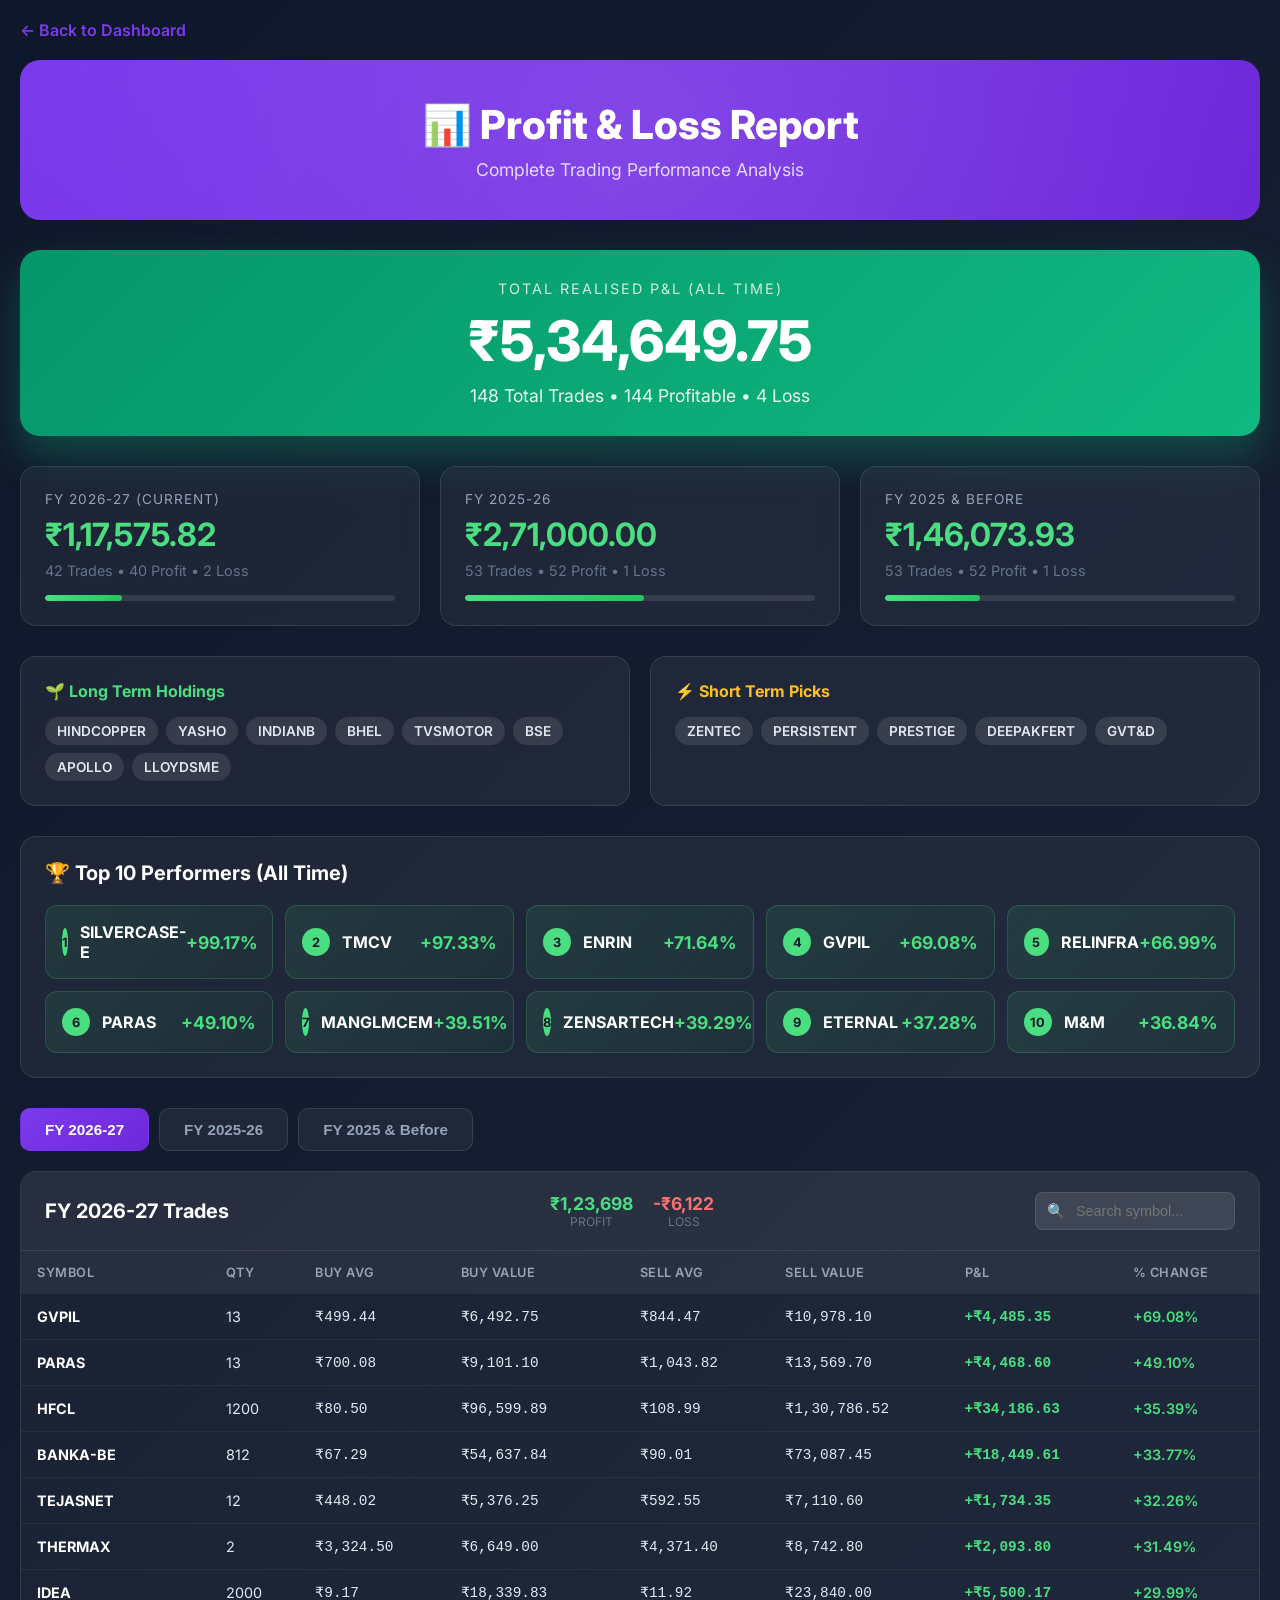
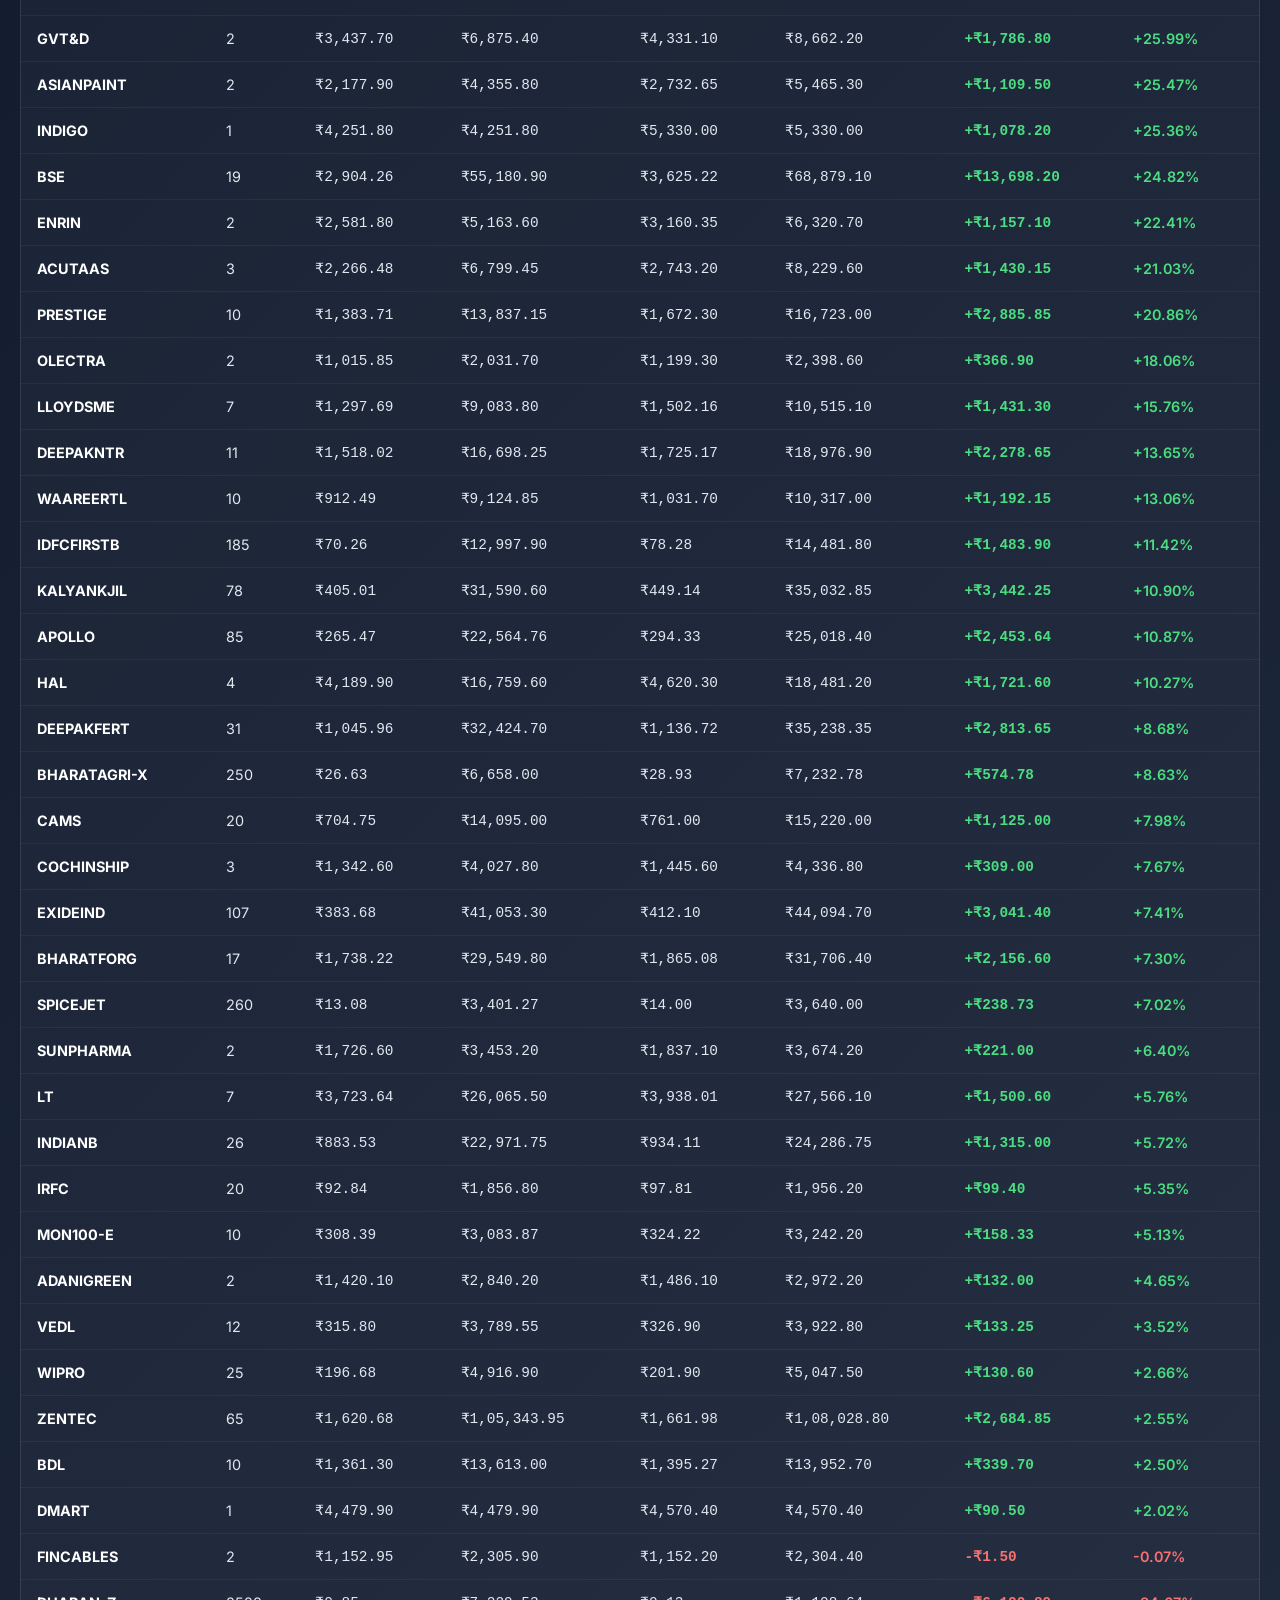
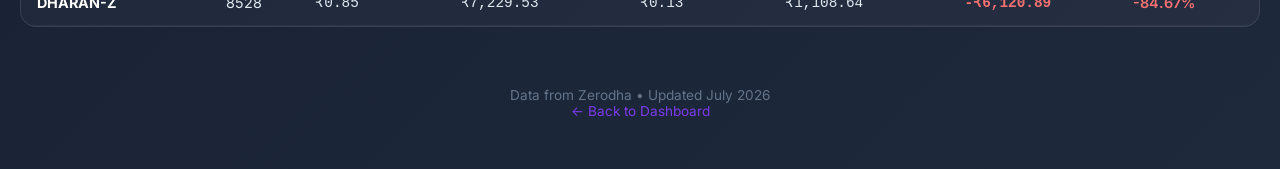
==== market_dashboard/profit-loss.html @ 960ccac6 "✨ Add Profit & Loss interactive dashboard page - Beautiful dark theme with animated header - Grand t" ====
<!DOCTYPE html>
<html lang="en">
<head>
    <meta charset="UTF-8">
    <meta name="viewport" content="width=device-width, initial-scale=1.0">
    <title>Profit & Loss Report | Stock Market Analysis</title>
    <link href="https://fonts.googleapis.com/css2?family=Inter:wght@400;500;600;700;800&display=swap" rel="stylesheet">
    <style>
        * {
            margin: 0;
            padding: 0;
            box-sizing: border-box;
        }
        
        body {
            font-family: 'Inter', -apple-system, BlinkMacSystemFont, sans-serif;
            background: linear-gradient(135deg, #0f172a 0%, #1e293b 100%);
            min-height: 100vh;
            color: #e2e8f0;
        }
        
        .container {
            max-width: 1400px;
            margin: 0 auto;
            padding: 20px;
        }
        
        /* Header */
        .header {
            text-align: center;
            padding: 40px 20px;
            background: linear-gradient(135deg, #7c3aed 0%, #6d28d9 100%);
            border-radius: 20px;
            margin-bottom: 30px;
            position: relative;
            overflow: hidden;
        }
        
        .header::before {
            content: '';
            position: absolute;
            top: -50%;
            left: -50%;
            width: 200%;
            height: 200%;
            background: radial-gradient(circle, rgba(255,255,255,0.1) 0%, transparent 50%);
            animation: pulse 4s ease-in-out infinite;
        }
        
        @keyframes pulse {
            0%, 100% { transform: scale(1); opacity: 0.5; }
            50% { transform: scale(1.1); opacity: 0.3; }
        }
        
        .header h1 {
            font-size: 2.5rem;
            font-weight: 800;
            color: #ffffff;
            position: relative;
            z-index: 1;
        }
        
        .header p {
            color: rgba(255,255,255,0.8);
            font-size: 1.1rem;
            margin-top: 10px;
            position: relative;
            z-index: 1;
        }
        
        /* Grand Total Card */
        .grand-total {
            background: linear-gradient(135deg, #059669 0%, #10b981 100%);
            border-radius: 20px;
            padding: 30px;
            text-align: center;
            margin-bottom: 30px;
            box-shadow: 0 20px 40px rgba(16, 185, 129, 0.3);
        }
        
        .grand-total .label {
            font-size: 0.9rem;
            color: rgba(255,255,255,0.8);
            text-transform: uppercase;
            letter-spacing: 2px;
        }
        
        .grand-total .amount {
            font-size: 3.5rem;
            font-weight: 800;
            color: #ffffff;
            margin: 10px 0;
        }
        
        .grand-total .trades {
            font-size: 1.1rem;
            color: rgba(255,255,255,0.9);
        }
        
        /* Summary Cards */
        .summary-grid {
            display: grid;
            grid-template-columns: repeat(auto-fit, minmax(280px, 1fr));
            gap: 20px;
            margin-bottom: 30px;
        }
        
        .summary-card {
            background: rgba(255,255,255,0.05);
            backdrop-filter: blur(10px);
            border-radius: 16px;
            padding: 24px;
            border: 1px solid rgba(255,255,255,0.1);
            transition: transform 0.3s, box-shadow 0.3s;
        }
        
        .summary-card:hover {
            transform: translateY(-5px);
            box-shadow: 0 20px 40px rgba(0,0,0,0.3);
        }
        
        .summary-card .fy-label {
            font-size: 0.85rem;
            color: #94a3b8;
            text-transform: uppercase;
            letter-spacing: 1px;
            margin-bottom: 8px;
        }
        
        .summary-card .fy-amount {
            font-size: 2rem;
            font-weight: 700;
            color: #4ade80;
            margin-bottom: 8px;
        }
        
        .summary-card .fy-trades {
            font-size: 0.9rem;
            color: #64748b;
        }
        
        .summary-card .progress-bar {
            height: 6px;
            background: rgba(255,255,255,0.1);
            border-radius: 3px;
            margin-top: 16px;
            overflow: hidden;
        }
        
        .summary-card .progress-fill {
            height: 100%;
            background: linear-gradient(90deg, #4ade80, #22c55e);
            border-radius: 3px;
            transition: width 1s ease-out;
        }
        
        /* Suggestions Section */
        .suggestions {
            display: grid;
            grid-template-columns: repeat(auto-fit, minmax(300px, 1fr));
            gap: 20px;
            margin-bottom: 30px;
        }
        
        .suggestion-card {
            background: rgba(255,255,255,0.05);
            border-radius: 16px;
            padding: 24px;
            border: 1px solid rgba(255,255,255,0.1);
        }
        
        .suggestion-card h3 {
            font-size: 1rem;
            color: #ffffff;
            margin-bottom: 16px;
            display: flex;
            align-items: center;
            gap: 10px;
        }
        
        .suggestion-card.long-term h3 { color: #4ade80; }
        .suggestion-card.short-term h3 { color: #fbbf24; }
        
        .suggestion-card .stocks {
            display: flex;
            flex-wrap: wrap;
            gap: 8px;
        }
        
        .suggestion-card .stock-tag {
            background: rgba(255,255,255,0.1);
            padding: 6px 12px;
            border-radius: 20px;
            font-size: 0.85rem;
            font-weight: 600;
            color: #e2e8f0;
            transition: all 0.2s;
        }
        
        .suggestion-card.long-term .stock-tag:hover {
            background: rgba(74, 222, 128, 0.2);
            color: #4ade80;
        }
        
        .suggestion-card.short-term .stock-tag:hover {
            background: rgba(251, 191, 36, 0.2);
            color: #fbbf24;
        }
        
        /* Top Performers */
        .top-performers {
            background: rgba(255,255,255,0.05);
            border-radius: 16px;
            padding: 24px;
            margin-bottom: 30px;
            border: 1px solid rgba(255,255,255,0.1);
        }
        
        .top-performers h2 {
            font-size: 1.25rem;
            color: #ffffff;
            margin-bottom: 20px;
            display: flex;
            align-items: center;
            gap: 10px;
        }
        
        .performer-list {
            display: grid;
            grid-template-columns: repeat(auto-fit, minmax(200px, 1fr));
            gap: 12px;
        }
        
        .performer-item {
            background: linear-gradient(135deg, rgba(74, 222, 128, 0.1) 0%, rgba(34, 197, 94, 0.05) 100%);
            border-radius: 12px;
            padding: 16px;
            display: flex;
            justify-content: space-between;
            align-items: center;
            border: 1px solid rgba(74, 222, 128, 0.2);
        }
        
        .performer-item .rank {
            width: 28px;
            height: 28px;
            background: #4ade80;
            border-radius: 50%;
            display: flex;
            align-items: center;
            justify-content: center;
            font-size: 0.8rem;
            font-weight: 700;
            color: #0f172a;
            margin-right: 12px;
        }
        
        .performer-item .symbol {
            font-weight: 700;
            color: #ffffff;
            flex: 1;
        }
        
        .performer-item .return {
            font-weight: 700;
            color: #4ade80;
            font-size: 1.1rem;
        }
        
        /* Tabs */
        .tabs {
            display: flex;
            gap: 10px;
            margin-bottom: 20px;
            flex-wrap: wrap;
        }
        
        .tab {
            background: rgba(255,255,255,0.05);
            border: 1px solid rgba(255,255,255,0.1);
            color: #94a3b8;
            padding: 12px 24px;
            border-radius: 10px;
            font-size: 0.95rem;
            font-weight: 600;
            cursor: pointer;
            transition: all 0.3s;
        }
        
        .tab:hover {
            background: rgba(255,255,255,0.1);
            color: #ffffff;
        }
        
        .tab.active {
            background: linear-gradient(135deg, #7c3aed 0%, #6d28d9 100%);
            color: #ffffff;
            border-color: transparent;
        }
        
        /* Table Container */
        .table-container {
            background: rgba(255,255,255,0.03);
            border-radius: 16px;
            overflow: hidden;
            border: 1px solid rgba(255,255,255,0.1);
            margin-bottom: 30px;
        }
        
        .table-header {
            display: flex;
            justify-content: space-between;
            align-items: center;
            padding: 20px 24px;
            background: rgba(255,255,255,0.05);
            border-bottom: 1px solid rgba(255,255,255,0.1);
            flex-wrap: wrap;
            gap: 15px;
        }
        
        .table-header h2 {
            font-size: 1.25rem;
            color: #ffffff;
        }
        
        .table-header .summary-stats {
            display: flex;
            gap: 20px;
            flex-wrap: wrap;
        }
        
        .table-header .stat {
            text-align: center;
        }
        
        .table-header .stat-value {
            font-size: 1.1rem;
            font-weight: 700;
        }
        
        .table-header .stat-value.profit { color: #4ade80; }
        .table-header .stat-value.loss { color: #f87171; }
        
        .table-header .stat-label {
            font-size: 0.75rem;
            color: #64748b;
            text-transform: uppercase;
        }
        
        /* Search */
        .search-box {
            position: relative;
        }
        
        .search-box input {
            background: rgba(255,255,255,0.1);
            border: 1px solid rgba(255,255,255,0.1);
            color: #ffffff;
            padding: 10px 16px 10px 40px;
            border-radius: 8px;
            font-size: 0.9rem;
            width: 200px;
            transition: all 0.3s;
        }
        
        .search-box input:focus {
            outline: none;
            border-color: #7c3aed;
            background: rgba(255,255,255,0.15);
        }
        
        .search-box::before {
            content: '🔍';
            position: absolute;
            left: 12px;
            top: 50%;
            transform: translateY(-50%);
            font-size: 0.9rem;
        }
        
        /* Table */
        .data-table {
            width: 100%;
            border-collapse: collapse;
        }
        
        .data-table th {
            background: rgba(255,255,255,0.05);
            padding: 14px 16px;
            text-align: left;
            font-size: 0.8rem;
            font-weight: 600;
            color: #94a3b8;
            text-transform: uppercase;
            letter-spacing: 0.5px;
            cursor: pointer;
            transition: all 0.2s;
            white-space: nowrap;
        }
        
        .data-table th:hover {
            background: rgba(255,255,255,0.1);
            color: #ffffff;
        }
        
        .data-table th.sorted-asc::after { content: ' ↑'; color: #7c3aed; }
        .data-table th.sorted-desc::after { content: ' ↓'; color: #7c3aed; }
        
        .data-table td {
            padding: 14px 16px;
            border-bottom: 1px solid rgba(255,255,255,0.05);
            font-size: 0.9rem;
            color: #e2e8f0;
        }
        
        .data-table tr:hover td {
            background: rgba(255,255,255,0.03);
        }
        
        .data-table .symbol {
            font-weight: 700;
            color: #ffffff;
        }
        
        .data-table .positive {
            color: #4ade80;
            font-weight: 600;
        }
        
        .data-table .negative {
            color: #f87171;
            font-weight: 600;
        }
        
        .data-table .money {
            font-family: 'SF Mono', 'Monaco', 'Inconsolata', monospace;
        }
        
        /* Responsive */
        .table-scroll {
            overflow-x: auto;
        }
        
        /* Footer */
        .footer {
            text-align: center;
            padding: 30px;
            color: #64748b;
            font-size: 0.85rem;
        }
        
        .footer a {
            color: #7c3aed;
            text-decoration: none;
        }
        
        .back-link {
            display: inline-flex;
            align-items: center;
            gap: 8px;
            color: #7c3aed;
            text-decoration: none;
            font-weight: 600;
            margin-bottom: 20px;
            transition: all 0.2s;
        }
        
        .back-link:hover {
            color: #a78bfa;
        }
        
        /* Hide inactive tables */
        .fy-table { display: none; }
        .fy-table.active { display: block; }
        
        @media (max-width: 768px) {
            .header h1 { font-size: 1.8rem; }
            .grand-total .amount { font-size: 2.5rem; }
            .summary-card .fy-amount { font-size: 1.5rem; }
        }
    </style>
</head>
<body>
    <div class="container">
        <a href="index.html" class="back-link">← Back to Dashboard</a>
        
        <div class="header">
            <h1>📊 Profit & Loss Report</h1>
            <p>Complete Trading Performance Analysis</p>
        </div>
        
        <!-- Grand Total -->
        <div class="grand-total">
            <div class="label">Total Realised P&L (All Time)</div>
            <div class="amount">₹5,34,649.75</div>
            <div class="trades">148 Total Trades • 144 Profitable • 4 Loss</div>
        </div>
        
        <!-- FY Summary Cards -->
        <div class="summary-grid">
            <div class="summary-card">
                <div class="fy-label">FY 2026-27 (Current)</div>
                <div class="fy-amount">₹1,17,575.82</div>
                <div class="fy-trades">42 Trades • 40 Profit • 2 Loss</div>
                <div class="progress-bar">
                    <div class="progress-fill" style="width: 22%"></div>
                </div>
            </div>
            <div class="summary-card">
                <div class="fy-label">FY 2025-26</div>
                <div class="fy-amount">₹2,71,000.00</div>
                <div class="fy-trades">53 Trades • 52 Profit • 1 Loss</div>
                <div class="progress-bar">
                    <div class="progress-fill" style="width: 51%"></div>
                </div>
            </div>
            <div class="summary-card">
                <div class="fy-label">FY 2025 & Before</div>
                <div class="fy-amount">₹1,46,073.93</div>
                <div class="fy-trades">53 Trades • 52 Profit • 1 Loss</div>
                <div class="progress-bar">
                    <div class="progress-fill" style="width: 27%"></div>
                </div>
            </div>
        </div>
        
        <!-- Suggestions -->
        <div class="suggestions">
            <div class="suggestion-card long-term">
                <h3>🌱 Long Term Holdings</h3>
                <div class="stocks">
                    <span class="stock-tag">HINDCOPPER</span>
                    <span class="stock-tag">YASHO</span>
                    <span class="stock-tag">INDIANB</span>
                    <span class="stock-tag">BHEL</span>
                    <span class="stock-tag">TVSMOTOR</span>
                    <span class="stock-tag">BSE</span>
                    <span class="stock-tag">APOLLO</span>
                    <span class="stock-tag">LLOYDSME</span>
                </div>
            </div>
            <div class="suggestion-card short-term">
                <h3>⚡ Short Term Picks</h3>
                <div class="stocks">
                    <span class="stock-tag">ZENTEC</span>
                    <span class="stock-tag">PERSISTENT</span>
                    <span class="stock-tag">PRESTIGE</span>
                    <span class="stock-tag">DEEPAKFERT</span>
                    <span class="stock-tag">GVT&D</span>
                </div>
            </div>
        </div>
        
        <!-- Top Performers -->
        <div class="top-performers">
            <h2>🏆 Top 10 Performers (All Time)</h2>
            <div class="performer-list">
                <div class="performer-item">
                    <span class="rank">1</span>
                    <span class="symbol">SILVERCASE-E</span>
                    <span class="return">+99.17%</span>
                </div>
                <div class="performer-item">
                    <span class="rank">2</span>
                    <span class="symbol">TMCV</span>
                    <span class="return">+97.33%</span>
                </div>
                <div class="performer-item">
                    <span class="rank">3</span>
                    <span class="symbol">ENRIN</span>
                    <span class="return">+71.64%</span>
                </div>
                <div class="performer-item">
                    <span class="rank">4</span>
                    <span class="symbol">GVPIL</span>
                    <span class="return">+69.08%</span>
                </div>
                <div class="performer-item">
                    <span class="rank">5</span>
                    <span class="symbol">RELINFRA</span>
                    <span class="return">+66.99%</span>
                </div>
                <div class="performer-item">
                    <span class="rank">6</span>
                    <span class="symbol">PARAS</span>
                    <span class="return">+49.10%</span>
                </div>
                <div class="performer-item">
                    <span class="rank">7</span>
                    <span class="symbol">MANGLMCEM</span>
                    <span class="return">+39.51%</span>
                </div>
                <div class="performer-item">
                    <span class="rank">8</span>
                    <span class="symbol">ZENSARTECH</span>
                    <span class="return">+39.29%</span>
                </div>
                <div class="performer-item">
                    <span class="rank">9</span>
                    <span class="symbol">ETERNAL</span>
                    <span class="return">+37.28%</span>
                </div>
                <div class="performer-item">
                    <span class="rank">10</span>
                    <span class="symbol">M&M</span>
                    <span class="return">+36.84%</span>
                </div>
            </div>
        </div>
        
        <!-- FY Tabs -->
        <div class="tabs">
            <button class="tab active" data-fy="fy2627">FY 2026-27</button>
            <button class="tab" data-fy="fy2526">FY 2025-26</button>
            <button class="tab" data-fy="fy2425">FY 2025 & Before</button>
        </div>
        
        <!-- FY 2026-27 Table -->
        <div class="table-container fy-table active" id="fy2627">
            <div class="table-header">
                <h2>FY 2026-27 Trades</h2>
                <div class="summary-stats">
                    <div class="stat">
                        <div class="stat-value profit">₹1,23,698</div>
                        <div class="stat-label">Profit</div>
                    </div>
                    <div class="stat">
                        <div class="stat-value loss">-₹6,122</div>
                        <div class="stat-label">Loss</div>
                    </div>
                </div>
                <div class="search-box">
                    <input type="text" placeholder="Search symbol..." onkeyup="filterTable(this, 'table-fy2627')">
                </div>
            </div>
            <div class="table-scroll">
                <table class="data-table" id="table-fy2627">
                    <thead>
                        <tr>
                            <th onclick="sortTable(this, 0)">Symbol</th>
                            <th onclick="sortTable(this, 1)">Qty</th>
                            <th onclick="sortTable(this, 2)">Buy Avg</th>
                            <th onclick="sortTable(this, 3)">Buy Value</th>
                            <th onclick="sortTable(this, 4)">Sell Avg</th>
                            <th onclick="sortTable(this, 5)">Sell Value</th>
                            <th onclick="sortTable(this, 6)">P&L</th>
                            <th onclick="sortTable(this, 7)">% Change</th>
                        </tr>
                    </thead>
                    <tbody>
                        <tr><td class="symbol">GVPIL</td><td>13</td><td class="money">₹499.44</td><td class="money">₹6,492.75</td><td class="money">₹844.47</td><td class="money">₹10,978.10</td><td class="money positive">+₹4,485.35</td><td class="positive">+69.08%</td></tr>
                        <tr><td class="symbol">PARAS</td><td>13</td><td class="money">₹700.08</td><td class="money">₹9,101.10</td><td class="money">₹1,043.82</td><td class="money">₹13,569.70</td><td class="money positive">+₹4,468.60</td><td class="positive">+49.10%</td></tr>
                        <tr><td class="symbol">HFCL</td><td>1200</td><td class="money">₹80.50</td><td class="money">₹96,599.89</td><td class="money">₹108.99</td><td class="money">₹1,30,786.52</td><td class="money positive">+₹34,186.63</td><td class="positive">+35.39%</td></tr>
                        <tr><td class="symbol">BANKA-BE</td><td>812</td><td class="money">₹67.29</td><td class="money">₹54,637.84</td><td class="money">₹90.01</td><td class="money">₹73,087.45</td><td class="money positive">+₹18,449.61</td><td class="positive">+33.77%</td></tr>
                        <tr><td class="symbol">TEJASNET</td><td>12</td><td class="money">₹448.02</td><td class="money">₹5,376.25</td><td class="money">₹592.55</td><td class="money">₹7,110.60</td><td class="money positive">+₹1,734.35</td><td class="positive">+32.26%</td></tr>
                        <tr><td class="symbol">THERMAX</td><td>2</td><td class="money">₹3,324.50</td><td class="money">₹6,649.00</td><td class="money">₹4,371.40</td><td class="money">₹8,742.80</td><td class="money positive">+₹2,093.80</td><td class="positive">+31.49%</td></tr>
                        <tr><td class="symbol">IDEA</td><td>2000</td><td class="money">₹9.17</td><td class="money">₹18,339.83</td><td class="money">₹11.92</td><td class="money">₹23,840.00</td><td class="money positive">+₹5,500.17</td><td class="positive">+29.99%</td></tr>
                        <tr><td class="symbol">GVT&D</td><td>2</td><td class="money">₹3,437.70</td><td class="money">₹6,875.40</td><td class="money">₹4,331.10</td><td class="money">₹8,662.20</td><td class="money positive">+₹1,786.80</td><td class="positive">+25.99%</td></tr>
                        <tr><td class="symbol">ASIANPAINT</td><td>2</td><td class="money">₹2,177.90</td><td class="money">₹4,355.80</td><td class="money">₹2,732.65</td><td class="money">₹5,465.30</td><td class="money positive">+₹1,109.50</td><td class="positive">+25.47%</td></tr>
                        <tr><td class="symbol">INDIGO</td><td>1</td><td class="money">₹4,251.80</td><td class="money">₹4,251.80</td><td class="money">₹5,330.00</td><td class="money">₹5,330.00</td><td class="money positive">+₹1,078.20</td><td class="positive">+25.36%</td></tr>
                        <tr><td class="symbol">BSE</td><td>19</td><td class="money">₹2,904.26</td><td class="money">₹55,180.90</td><td class="money">₹3,625.22</td><td class="money">₹68,879.10</td><td class="money positive">+₹13,698.20</td><td class="positive">+24.82%</td></tr>
                        <tr><td class="symbol">ENRIN</td><td>2</td><td class="money">₹2,581.80</td><td class="money">₹5,163.60</td><td class="money">₹3,160.35</td><td class="money">₹6,320.70</td><td class="money positive">+₹1,157.10</td><td class="positive">+22.41%</td></tr>
                        <tr><td class="symbol">ACUTAAS</td><td>3</td><td class="money">₹2,266.48</td><td class="money">₹6,799.45</td><td class="money">₹2,743.20</td><td class="money">₹8,229.60</td><td class="money positive">+₹1,430.15</td><td class="positive">+21.03%</td></tr>
                        <tr><td class="symbol">PRESTIGE</td><td>10</td><td class="money">₹1,383.71</td><td class="money">₹13,837.15</td><td class="money">₹1,672.30</td><td class="money">₹16,723.00</td><td class="money positive">+₹2,885.85</td><td class="positive">+20.86%</td></tr>
                        <tr><td class="symbol">OLECTRA</td><td>2</td><td class="money">₹1,015.85</td><td class="money">₹2,031.70</td><td class="money">₹1,199.30</td><td class="money">₹2,398.60</td><td class="money positive">+₹366.90</td><td class="positive">+18.06%</td></tr>
                        <tr><td class="symbol">LLOYDSME</td><td>7</td><td class="money">₹1,297.69</td><td class="money">₹9,083.80</td><td class="money">₹1,502.16</td><td class="money">₹10,515.10</td><td class="money positive">+₹1,431.30</td><td class="positive">+15.76%</td></tr>
                        <tr><td class="symbol">DEEPAKNTR</td><td>11</td><td class="money">₹1,518.02</td><td class="money">₹16,698.25</td><td class="money">₹1,725.17</td><td class="money">₹18,976.90</td><td class="money positive">+₹2,278.65</td><td class="positive">+13.65%</td></tr>
                        <tr><td class="symbol">WAAREERTL</td><td>10</td><td class="money">₹912.49</td><td class="money">₹9,124.85</td><td class="money">₹1,031.70</td><td class="money">₹10,317.00</td><td class="money positive">+₹1,192.15</td><td class="positive">+13.06%</td></tr>
                        <tr><td class="symbol">IDFCFIRSTB</td><td>185</td><td class="money">₹70.26</td><td class="money">₹12,997.90</td><td class="money">₹78.28</td><td class="money">₹14,481.80</td><td class="money positive">+₹1,483.90</td><td class="positive">+11.42%</td></tr>
                        <tr><td class="symbol">KALYANKJIL</td><td>78</td><td class="money">₹405.01</td><td class="money">₹31,590.60</td><td class="money">₹449.14</td><td class="money">₹35,032.85</td><td class="money positive">+₹3,442.25</td><td class="positive">+10.90%</td></tr>
                        <tr><td class="symbol">APOLLO</td><td>85</td><td class="money">₹265.47</td><td class="money">₹22,564.76</td><td class="money">₹294.33</td><td class="money">₹25,018.40</td><td class="money positive">+₹2,453.64</td><td class="positive">+10.87%</td></tr>
                        <tr><td class="symbol">HAL</td><td>4</td><td class="money">₹4,189.90</td><td class="money">₹16,759.60</td><td class="money">₹4,620.30</td><td class="money">₹18,481.20</td><td class="money positive">+₹1,721.60</td><td class="positive">+10.27%</td></tr>
                        <tr><td class="symbol">DEEPAKFERT</td><td>31</td><td class="money">₹1,045.96</td><td class="money">₹32,424.70</td><td class="money">₹1,136.72</td><td class="money">₹35,238.35</td><td class="money positive">+₹2,813.65</td><td class="positive">+8.68%</td></tr>
                        <tr><td class="symbol">BHARATAGRI-X</td><td>250</td><td class="money">₹26.63</td><td class="money">₹6,658.00</td><td class="money">₹28.93</td><td class="money">₹7,232.78</td><td class="money positive">+₹574.78</td><td class="positive">+8.63%</td></tr>
                        <tr><td class="symbol">CAMS</td><td>20</td><td class="money">₹704.75</td><td class="money">₹14,095.00</td><td class="money">₹761.00</td><td class="money">₹15,220.00</td><td class="money positive">+₹1,125.00</td><td class="positive">+7.98%</td></tr>
                        <tr><td class="symbol">COCHINSHIP</td><td>3</td><td class="money">₹1,342.60</td><td class="money">₹4,027.80</td><td class="money">₹1,445.60</td><td class="money">₹4,336.80</td><td class="money positive">+₹309.00</td><td class="positive">+7.67%</td></tr>
                        <tr><td class="symbol">EXIDEIND</td><td>107</td><td class="money">₹383.68</td><td class="money">₹41,053.30</td><td class="money">₹412.10</td><td class="money">₹44,094.70</td><td class="money positive">+₹3,041.40</td><td class="positive">+7.41%</td></tr>
                        <tr><td class="symbol">BHARATFORG</td><td>17</td><td class="money">₹1,738.22</td><td class="money">₹29,549.80</td><td class="money">₹1,865.08</td><td class="money">₹31,706.40</td><td class="money positive">+₹2,156.60</td><td class="positive">+7.30%</td></tr>
                        <tr><td class="symbol">SPICEJET</td><td>260</td><td class="money">₹13.08</td><td class="money">₹3,401.27</td><td class="money">₹14.00</td><td class="money">₹3,640.00</td><td class="money positive">+₹238.73</td><td class="positive">+7.02%</td></tr>
                        <tr><td class="symbol">SUNPHARMA</td><td>2</td><td class="money">₹1,726.60</td><td class="money">₹3,453.20</td><td class="money">₹1,837.10</td><td class="money">₹3,674.20</td><td class="money positive">+₹221.00</td><td class="positive">+6.40%</td></tr>
                        <tr><td class="symbol">LT</td><td>7</td><td class="money">₹3,723.64</td><td class="money">₹26,065.50</td><td class="money">₹3,938.01</td><td class="money">₹27,566.10</td><td class="money positive">+₹1,500.60</td><td class="positive">+5.76%</td></tr>
                        <tr><td class="symbol">INDIANB</td><td>26</td><td class="money">₹883.53</td><td class="money">₹22,971.75</td><td class="money">₹934.11</td><td class="money">₹24,286.75</td><td class="money positive">+₹1,315.00</td><td class="positive">+5.72%</td></tr>
                        <tr><td class="symbol">IRFC</td><td>20</td><td class="money">₹92.84</td><td class="money">₹1,856.80</td><td class="money">₹97.81</td><td class="money">₹1,956.20</td><td class="money positive">+₹99.40</td><td class="positive">+5.35%</td></tr>
                        <tr><td class="symbol">MON100-E</td><td>10</td><td class="money">₹308.39</td><td class="money">₹3,083.87</td><td class="money">₹324.22</td><td class="money">₹3,242.20</td><td class="money positive">+₹158.33</td><td class="positive">+5.13%</td></tr>
                        <tr><td class="symbol">ADANIGREEN</td><td>2</td><td class="money">₹1,420.10</td><td class="money">₹2,840.20</td><td class="money">₹1,486.10</td><td class="money">₹2,972.20</td><td class="money positive">+₹132.00</td><td class="positive">+4.65%</td></tr>
                        <tr><td class="symbol">VEDL</td><td>12</td><td class="money">₹315.80</td><td class="money">₹3,789.55</td><td class="money">₹326.90</td><td class="money">₹3,922.80</td><td class="money positive">+₹133.25</td><td class="positive">+3.52%</td></tr>
                        <tr><td class="symbol">WIPRO</td><td>25</td><td class="money">₹196.68</td><td class="money">₹4,916.90</td><td class="money">₹201.90</td><td class="money">₹5,047.50</td><td class="money positive">+₹130.60</td><td class="positive">+2.66%</td></tr>
                        <tr><td class="symbol">ZENTEC</td><td>65</td><td class="money">₹1,620.68</td><td class="money">₹1,05,343.95</td><td class="money">₹1,661.98</td><td class="money">₹1,08,028.80</td><td class="money positive">+₹2,684.85</td><td class="positive">+2.55%</td></tr>
                        <tr><td class="symbol">BDL</td><td>10</td><td class="money">₹1,361.30</td><td class="money">₹13,613.00</td><td class="money">₹1,395.27</td><td class="money">₹13,952.70</td><td class="money positive">+₹339.70</td><td class="positive">+2.50%</td></tr>
                        <tr><td class="symbol">DMART</td><td>1</td><td class="money">₹4,479.90</td><td class="money">₹4,479.90</td><td class="money">₹4,570.40</td><td class="money">₹4,570.40</td><td class="money positive">+₹90.50</td><td class="positive">+2.02%</td></tr>
                        <tr><td class="symbol">FINCABLES</td><td>2</td><td class="money">₹1,152.95</td><td class="money">₹2,305.90</td><td class="money">₹1,152.20</td><td class="money">₹2,304.40</td><td class="money negative">-₹1.50</td><td class="negative">-0.07%</td></tr>
                        <tr><td class="symbol">DHARAN-Z</td><td>8528</td><td class="money">₹0.85</td><td class="money">₹7,229.53</td><td class="money">₹0.13</td><td class="money">₹1,108.64</td><td class="money negative">-₹6,120.89</td><td class="negative">-84.67%</td></tr>
                    </tbody>
                </table>
            </div>
        </div>
        
        <!-- FY 2025-26 Table -->
        <div class="table-container fy-table" id="fy2526">
            <div class="table-header">
                <h2>FY 2025-26 Trades</h2>
                <div class="summary-stats">
                    <div class="stat">
                        <div class="stat-value profit">₹2,71,094</div>
                        <div class="stat-label">Profit</div>
                    </div>
                    <div class="stat">
                        <div class="stat-value loss">-₹94</div>
                        <div class="stat-label">Loss</div>
                    </div>
                </div>
                <div class="search-box">
                    <input type="text" placeholder="Search symbol..." onkeyup="filterTable(this, 'table-fy2526')">
                </div>
            </div>
            <div class="table-scroll">
                <table class="data-table" id="table-fy2526">
                    <thead>
                        <tr>
                            <th onclick="sortTable(this, 0)">Symbol</th>
                            <th onclick="sortTable(this, 1)">Qty</th>
                            <th onclick="sortTable(this, 2)">Buy Avg</th>
                            <th onclick="sortTable(this, 3)">Buy Value</th>
                            <th onclick="sortTable(this, 4)">Sell Avg</th>
                            <th onclick="sortTable(this, 5)">Sell Value</th>
                            <th onclick="sortTable(this, 6)">P&L</th>
                            <th onclick="sortTable(this, 7)">% Change</th>
                        </tr>
                    </thead>
                    <tbody>
                        <tr><td class="symbol">SILVERCASE-E</td><td>2800</td><td class="money">₹15.83</td><td class="money">₹44,328.88</td><td class="money">₹31.53</td><td class="money">₹88,287.84</td><td class="money positive">+₹43,958.96</td><td class="positive">+99.17%</td></tr>
                        <tr><td class="symbol">TMCV</td><td>52</td><td class="money">₹243.79</td><td class="money">₹12,676.89</td><td class="money">₹481.07</td><td class="money">₹25,015.85</td><td class="money positive">+₹12,338.96</td><td class="positive">+97.33%</td></tr>
                        <tr><td class="symbol">ENRIN</td><td>11</td><td class="money">₹1,619.01</td><td class="money">₹17,809.15</td><td class="money">₹2,778.85</td><td class="money">₹30,567.40</td><td class="money positive">+₹12,758.25</td><td class="positive">+71.64%</td></tr>
                        <tr><td class="symbol">ETERNAL</td><td>16</td><td class="money">₹247.48</td><td class="money">₹3,959.70</td><td class="money">₹339.75</td><td class="money">₹5,436.00</td><td class="money positive">+₹1,476.30</td><td class="positive">+37.28%</td></tr>
                        <tr><td class="symbol">M&M</td><td>3</td><td class="money">₹2,613.00</td><td class="money">₹7,839.00</td><td class="money">₹3,575.50</td><td class="money">₹10,726.50</td><td class="money positive">+₹2,887.50</td><td class="positive">+36.84%</td></tr>
                        <tr><td class="symbol">ZENTEC</td><td>36</td><td class="money">₹1,464.32</td><td class="money">₹52,715.55</td><td class="money">₹1,982.10</td><td class="money">₹71,355.60</td><td class="money positive">+₹18,640.05</td><td class="positive">+35.36%</td></tr>
                        <tr><td class="symbol">GVT&D</td><td>10</td><td class="money">₹1,911.97</td><td class="money">₹19,119.75</td><td class="money">₹2,577.57</td><td class="money">₹25,775.70</td><td class="money positive">+₹6,655.95</td><td class="positive">+34.81%</td></tr>
                        <tr><td class="symbol">TATAGOLD-E</td><td>960</td><td class="money">₹11.37</td><td class="money">₹10,918.70</td><td class="money">₹15.11</td><td class="money">₹14,506.20</td><td class="money positive">+₹3,587.50</td><td class="positive">+32.86%</td></tr>
                        <tr><td class="symbol">DEEPAKFERT</td><td>20</td><td class="money">₹1,152.64</td><td class="money">₹23,052.85</td><td class="money">₹1,511.64</td><td class="money">₹30,232.80</td><td class="money positive">+₹7,179.95</td><td class="positive">+31.15%</td></tr>
                        <tr><td class="symbol">BHARATFORG</td><td>13</td><td class="money">₹1,078.55</td><td class="money">₹14,021.10</td><td class="money">₹1,409.23</td><td class="money">₹18,320.00</td><td class="money positive">+₹4,298.90</td><td class="positive">+30.66%</td></tr>
                        <tr><td class="symbol">CDSL</td><td>10</td><td class="money">₹1,299.60</td><td class="money">₹12,996.00</td><td class="money">₹1,645.20</td><td class="money">₹16,452.00</td><td class="money positive">+₹3,456.00</td><td class="positive">+26.59%</td></tr>
                        <tr><td class="symbol">INDIANB</td><td>35</td><td class="money">₹556.64</td><td class="money">₹19,482.50</td><td class="money">₹699.84</td><td class="money">₹24,494.35</td><td class="money positive">+₹5,011.85</td><td class="positive">+25.72%</td></tr>
                        <tr><td class="symbol">PRESTIGE</td><td>15</td><td class="money">₹1,409.78</td><td class="money">₹21,146.65</td><td class="money">₹1,718.56</td><td class="money">₹25,778.35</td><td class="money positive">+₹4,631.70</td><td class="positive">+21.90%</td></tr>
                        <tr><td class="symbol">HDFCLIFE</td><td>32</td><td class="money">₹631.83</td><td class="money">₹20,218.45</td><td class="money">₹757.05</td><td class="money">₹24,225.60</td><td class="money positive">+₹4,007.15</td><td class="positive">+19.82%</td></tr>
                        <tr><td class="symbol">BEL</td><td>169</td><td class="money">₹356.52</td><td class="money">₹60,251.09</td><td class="money">₹425.47</td><td class="money">₹71,903.80</td><td class="money positive">+₹11,652.71</td><td class="positive">+19.34%</td></tr>
                        <tr><td class="symbol">JSWINFRA</td><td>25</td><td class="money">₹253.47</td><td class="money">₹6,336.80</td><td class="money">₹298.20</td><td class="money">₹7,455.00</td><td class="money positive">+₹1,118.20</td><td class="positive">+17.65%</td></tr>
                        <tr><td class="symbol">TATASTEEL</td><td>12</td><td class="money">₹160.89</td><td class="money">₹1,930.72</td><td class="money">₹188.70</td><td class="money">₹2,264.45</td><td class="money positive">+₹333.73</td><td class="positive">+17.29%</td></tr>
                        <tr><td class="symbol">ITI</td><td>42</td><td class="money">₹261.11</td><td class="money">₹10,966.56</td><td class="money">₹305.30</td><td class="money">₹12,822.50</td><td class="money positive">+₹1,855.94</td><td class="positive">+16.92%</td></tr>
                        <tr><td class="symbol">BANKA</td><td>212</td><td class="money">₹78.58</td><td class="money">₹16,657.99</td><td class="money">₹91.55</td><td class="money">₹19,408.23</td><td class="money positive">+₹2,750.24</td><td class="positive">+16.51%</td></tr>
                        <tr><td class="symbol">OIL</td><td>72</td><td class="money">₹403.47</td><td class="money">₹29,049.85</td><td class="money">₹469.30</td><td class="money">₹33,789.60</td><td class="money positive">+₹4,739.75</td><td class="positive">+16.32%</td></tr>
                        <tr><td class="symbol">LLOYDSME</td><td>20</td><td class="money">₹1,264.71</td><td class="money">₹25,294.30</td><td class="money">₹1,467.80</td><td class="money">₹29,356.00</td><td class="money positive">+₹4,061.70</td><td class="positive">+16.06%</td></tr>
                        <tr><td class="symbol">YESBANK</td><td>100</td><td class="money">₹16.69</td><td class="money">₹1,669.00</td><td class="money">₹19.37</td><td class="money">₹1,937.00</td><td class="money positive">+₹268.00</td><td class="positive">+16.06%</td></tr>
                        <tr><td class="symbol">HINDCOPPER</td><td>155</td><td class="money">₹292.13</td><td class="money">₹45,279.76</td><td class="money">₹338.05</td><td class="money">₹52,397.50</td><td class="money positive">+₹7,117.74</td><td class="positive">+15.72%</td></tr>
                        <tr><td class="symbol">IDEA</td><td>17900</td><td class="money">₹7.74</td><td class="money">₹1,38,617.96</td><td class="money">₹8.94</td><td class="money">₹1,60,057.00</td><td class="money positive">+₹21,439.04</td><td class="positive">+15.47%</td></tr>
                        <tr><td class="symbol">ADANIGREEN</td><td>5</td><td class="money">₹955.20</td><td class="money">₹4,776.00</td><td class="money">₹1,096.20</td><td class="money">₹5,481.00</td><td class="money positive">+₹705.00</td><td class="positive">+14.76%</td></tr>
                        <tr><td class="symbol">PERSISTENT</td><td>7</td><td class="money">₹5,124.84</td><td class="money">₹35,873.85</td><td class="money">₹5,868.04</td><td class="money">₹41,076.30</td><td class="money positive">+₹5,202.45</td><td class="positive">+14.50%</td></tr>
                        <tr><td class="symbol">GOLDCASE-E</td><td>250</td><td class="money">₹19.60</td><td class="money">₹4,899.00</td><td class="money">₹22.42</td><td class="money">₹5,605.00</td><td class="money positive">+₹706.00</td><td class="positive">+14.41%</td></tr>
                        <tr><td class="symbol">AXISBANK</td><td>4</td><td class="money">₹1,041.03</td><td class="money">₹4,164.10</td><td class="money">₹1,189.70</td><td class="money">₹4,758.80</td><td class="money positive">+₹594.70</td><td class="positive">+14.28%</td></tr>
                        <tr><td class="symbol">SUZLON</td><td>500</td><td class="money">₹54.96</td><td class="money">₹27,479.43</td><td class="money">₹62.56</td><td class="money">₹31,280.00</td><td class="money positive">+₹3,800.57</td><td class="positive">+13.83%</td></tr>
                        <tr><td class="symbol">TATAPOWER</td><td>17</td><td class="money">₹338.93</td><td class="money">₹5,761.75</td><td class="money">₹384.80</td><td class="money">₹6,541.60</td><td class="money positive">+₹779.85</td><td class="positive">+13.53%</td></tr>
                        <tr><td class="symbol">APOLLO</td><td>21</td><td class="money">₹288.00</td><td class="money">₹6,048.05</td><td class="money">₹326.88</td><td class="money">₹6,864.45</td><td class="money positive">+₹816.40</td><td class="positive">+13.50%</td></tr>
                        <tr><td class="symbol">BHEL-BL</td><td>61</td><td class="money">₹219.23</td><td class="money">₹13,373.24</td><td class="money">₹248.55</td><td class="money">₹15,161.35</td><td class="money positive">+₹1,788.11</td><td class="positive">+13.37%</td></tr>
                        <tr><td class="symbol">EASEMYTRIP</td><td>1930</td><td class="money">₹8.47</td><td class="money">₹16,345.95</td><td class="money">₹9.60</td><td class="money">₹18,529.70</td><td class="money positive">+₹2,183.75</td><td class="positive">+13.36%</td></tr>
                        <tr><td class="symbol">PNB</td><td>20</td><td class="money">₹98.07</td><td class="money">₹1,961.40</td><td class="money">₹111.10</td><td class="money">₹2,222.00</td><td class="money positive">+₹260.60</td><td class="positive">+13.29%</td></tr>
                        <tr><td class="symbol">ZENSARTECH</td><td>44</td><td class="money">₹745.99</td><td class="money">₹32,823.75</td><td class="money">₹842.98</td><td class="money">₹37,091.05</td><td class="money positive">+₹4,267.30</td><td class="positive">+13.00%</td></tr>
                        <tr><td class="symbol">CAMS</td><td>5</td><td class="money">₹3,545.73</td><td class="money">₹17,728.65</td><td class="money">₹4,006.22</td><td class="money">₹20,031.10</td><td class="money positive">+₹2,302.45</td><td class="positive">+12.99%</td></tr>
                        <tr><td class="symbol">OLAELEC</td><td>20</td><td class="money">₹50.57</td><td class="money">₹1,011.33</td><td class="money">₹57.07</td><td class="money">₹1,141.40</td><td class="money positive">+₹130.07</td><td class="positive">+12.86%</td></tr>
                        <tr><td class="symbol">GMDCLTD</td><td>2</td><td class="money">₹540.13</td><td class="money">₹1,080.25</td><td class="money">₹608.55</td><td class="money">₹1,217.10</td><td class="money positive">+₹136.85</td><td class="positive">+12.67%</td></tr>
                        <tr><td class="symbol">IDBI</td><td>1051</td><td class="money">₹88.27</td><td class="money">₹92,771.04</td><td class="money">₹99.23</td><td class="money">₹1,04,286.82</td><td class="money positive">+₹11,515.78</td><td class="positive">+12.41%</td></tr>
                        <tr><td class="symbol">LTM</td><td>4</td><td class="money">₹4,780.75</td><td class="money">₹19,123.00</td><td class="money">₹5,360.50</td><td class="money">₹21,442.00</td><td class="money positive">+₹2,319.00</td><td class="positive">+12.13%</td></tr>
                        <tr><td class="symbol">ADANIPOWER</td><td>70</td><td class="money">₹148.71</td><td class="money">₹10,410.00</td><td class="money">₹166.60</td><td class="money">₹11,662.00</td><td class="money positive">+₹1,252.00</td><td class="positive">+12.03%</td></tr>
                        <tr><td class="symbol">ASTRAL</td><td>25</td><td class="money">₹1,386.86</td><td class="money">₹34,671.50</td><td class="money">₹1,533.38</td><td class="money">₹38,334.60</td><td class="money positive">+₹3,663.10</td><td class="positive">+10.57%</td></tr>
                        <tr><td class="symbol">MOTHERSON</td><td>10</td><td class="money">₹97.78</td><td class="money">₹977.80</td><td class="money">₹108.00</td><td class="money">₹1,080.00</td><td class="money positive">+₹102.20</td><td class="positive">+10.45%</td></tr>
                        <tr><td class="symbol">BSE</td><td>68</td><td class="money">₹2,504.39</td><td class="money">₹1,70,298.60</td><td class="money">₹2,754.54</td><td class="money">₹1,87,308.70</td><td class="money positive">+₹17,010.10</td><td class="positive">+9.99%</td></tr>
                        <tr><td class="symbol">TECHM</td><td>4</td><td class="money">₹1,536.15</td><td class="money">₹6,144.60</td><td class="money">₹1,686.40</td><td class="money">₹6,745.60</td><td class="money positive">+₹601.00</td><td class="positive">+9.78%</td></tr>
                        <tr><td class="symbol">HINDZINC</td><td>115</td><td class="money">₹517.66</td><td class="money">₹59,531.15</td><td class="money">₹567.80</td><td class="money">₹65,296.50</td><td class="money positive">+₹5,765.35</td><td class="positive">+9.68%</td></tr>
                        <tr><td class="symbol">PRINCEPIPE</td><td>30</td><td class="money">₹307.28</td><td class="money">₹9,218.50</td><td class="money">₹336.46</td><td class="money">₹10,093.75</td><td class="money positive">+₹875.25</td><td class="positive">+9.49%</td></tr>
                        <tr><td class="symbol">ALKALI</td><td>1464</td><td class="money">₹90.87</td><td class="money">₹1,33,038.01</td><td class="money">₹97.69</td><td class="money">₹1,43,018.98</td><td class="money positive">+₹9,980.97</td><td class="positive">+7.50%</td></tr>
                        <tr><td class="symbol">KPITTECH</td><td>32</td><td class="money">₹1,296.77</td><td class="money">₹41,496.70</td><td class="money">₹1,385.00</td><td class="money">₹44,320.00</td><td class="money positive">+₹2,823.30</td><td class="positive">+6.80%</td></tr>
                        <tr><td class="symbol">EQUITASBNK</td><td>62</td><td class="money">₹59.20</td><td class="money">₹3,670.46</td><td class="money">₹62.91</td><td class="money">₹3,900.42</td><td class="money positive">+₹229.96</td><td class="positive">+6.27%</td></tr>
                        <tr><td class="symbol">MAZDOCK</td><td>2</td><td class="money">₹2,763.40</td><td class="money">₹5,526.80</td><td class="money">₹2,934.90</td><td class="money">₹5,869.80</td><td class="money positive">+₹343.00</td><td class="positive">+6.21%</td></tr>
                        <tr><td class="symbol">KWIL</td><td>9</td><td class="money">₹34.82</td><td class="money">₹313.42</td><td class="money">₹24.37</td><td class="money">₹219.33</td><td class="money negative">-₹94.09</td><td class="negative">-30.02%</td></tr>
                    </tbody>
                </table>
            </div>
        </div>
        
        <!-- FY 2025 & Before Table -->
        <div class="table-container fy-table" id="fy2425">
            <div class="table-header">
                <h2>FY 2025 & Before</h2>
                <div class="summary-stats">
                    <div class="stat">
                        <div class="stat-value profit">₹1,46,338</div>
                        <div class="stat-label">Profit</div>
                    </div>
                    <div class="stat">
                        <div class="stat-value loss">-₹264</div>
                        <div class="stat-label">Loss</div>
                    </div>
                </div>
                <div class="search-box">
                    <input type="text" placeholder="Search symbol..." onkeyup="filterTable(this, 'table-fy2425')">
                </div>
            </div>
            <div class="table-scroll">
                <table class="data-table" id="table-fy2425">
                    <thead>
                        <tr>
                            <th onclick="sortTable(this, 0)">Symbol</th>
                            <th onclick="sortTable(this, 1)">Qty</th>
                            <th onclick="sortTable(this, 2)">Buy Avg</th>
                            <th onclick="sortTable(this, 3)">Buy Value</th>
                            <th onclick="sortTable(this, 4)">Sell Avg</th>
                            <th onclick="sortTable(this, 5)">Sell Value</th>
                            <th onclick="sortTable(this, 6)">P&L</th>
                            <th onclick="sortTable(this, 7)">% Change</th>
                        </tr>
                    </thead>
                    <tbody>
                        <tr><td class="symbol">RELINFRA</td><td>5</td><td class="money">₹149.50</td><td class="money">₹747.50</td><td class="money">₹249.65</td><td class="money">₹1,248.25</td><td class="money positive">+₹500.75</td><td class="positive">+66.99%</td></tr>
                        <tr><td class="symbol">MANGLMCEM</td><td>10</td><td class="money">₹516.00</td><td class="money">₹5,160.00</td><td class="money">₹719.85</td><td class="money">₹7,198.50</td><td class="money positive">+₹2,038.50</td><td class="positive">+39.51%</td></tr>
                        <tr><td class="symbol">ZENSARTECH</td><td>46</td><td class="money">₹507.62</td><td class="money">₹23,350.50</td><td class="money">₹707.04</td><td class="money">₹32,524.05</td><td class="money positive">+₹9,173.55</td><td class="positive">+39.29%</td></tr>
                        <tr><td class="symbol">ITI-T</td><td>40</td><td class="money">₹275.63</td><td class="money">₹11,025.25</td><td class="money">₹370.35</td><td class="money">₹14,814.05</td><td class="money positive">+₹3,788.80</td><td class="positive">+34.36%</td></tr>
                        <tr><td class="symbol">HINDCOPPER</td><td>10</td><td class="money">₹217.20</td><td class="money">₹2,172.00</td><td class="money">₹268.00</td><td class="money">₹2,680.00</td><td class="money positive">+₹508.00</td><td class="positive">+23.39%</td></tr>
                        <tr><td class="symbol">ZENTEC</td><td>362</td><td class="money">₹252.31</td><td class="money">₹91,337.75</td><td class="money">₹305.96</td><td class="money">₹1,10,758.00</td><td class="money positive">+₹19,420.25</td><td class="positive">+21.26%</td></tr>
                        <tr><td class="symbol">IDEA</td><td>9849</td><td class="money">₹10.12</td><td class="money">₹99,670.35</td><td class="money">₹12.23</td><td class="money">₹1,20,414.47</td><td class="money positive">+₹20,744.12</td><td class="positive">+20.81%</td></tr>
                        <tr><td class="symbol">TRIDENT</td><td>2771</td><td class="money">₹44.73</td><td class="money">₹1,23,955.47</td><td class="money">₹52.05</td><td class="money">₹1,44,241.40</td><td class="money positive">+₹20,285.93</td><td class="positive">+16.37%</td></tr>
                        <tr><td class="symbol">CAMS</td><td>1</td><td class="money">₹3,714.30</td><td class="money">₹3,714.30</td><td class="money">₹4,300.00</td><td class="money">₹4,300.00</td><td class="money positive">+₹585.70</td><td class="positive">+15.77%</td></tr>
                        <tr><td class="symbol">AMIORG</td><td>38</td><td class="money">₹1,210.13</td><td class="money">₹45,984.75</td><td class="money">₹1,400.39</td><td class="money">₹53,215.00</td><td class="money positive">+₹7,230.25</td><td class="positive">+15.72%</td></tr>
                        <tr><td class="symbol">ALKALI</td><td>418</td><td class="money">₹107.46</td><td class="money">₹44,916.75</td><td class="money">₹123.64</td><td class="money">₹51,682.31</td><td class="money positive">+₹6,765.56</td><td class="positive">+15.06%</td></tr>
                        <tr><td class="symbol">DISHTV</td><td>1011</td><td class="money">₹18.66</td><td class="money">₹18,868.90</td><td class="money">₹21.40</td><td class="money">₹21,639.76</td><td class="money positive">+₹2,770.86</td><td class="positive">+14.68%</td></tr>
                        <tr><td class="symbol">ADANIGREEN</td><td>5</td><td class="money">₹999.70</td><td class="money">₹4,998.50</td><td class="money">₹1,140.15</td><td class="money">₹5,700.75</td><td class="money positive">+₹702.25</td><td class="positive">+14.05%</td></tr>
                        <tr><td class="symbol">SBICARD</td><td>2</td><td class="money">₹943.95</td><td class="money">₹1,887.90</td><td class="money">₹1,070.55</td><td class="money">₹2,141.10</td><td class="money positive">+₹253.20</td><td class="positive">+13.41%</td></tr>
                        <tr><td class="symbol">ASHOKLEY</td><td>10</td><td class="money">₹128.60</td><td class="money">₹1,286.00</td><td class="money">₹144.30</td><td class="money">₹1,443.00</td><td class="money positive">+₹157.00</td><td class="positive">+12.21%</td></tr>
                        <tr><td class="symbol">OIL</td><td>29</td><td class="money">₹215.46</td><td class="money">₹6,248.45</td><td class="money">₹240.92</td><td class="money">₹6,986.75</td><td class="money positive">+₹738.30</td><td class="positive">+11.82%</td></tr>
                        <tr><td class="symbol">PNB</td><td>50</td><td class="money">₹52.59</td><td class="money">₹2,629.40</td><td class="money">₹58.70</td><td class="money">₹2,935.00</td><td class="money positive">+₹305.60</td><td class="positive">+11.62%</td></tr>
                        <tr><td class="symbol">CESC</td><td>151</td><td class="money">₹89.67</td><td class="money">₹13,540.55</td><td class="money">₹99.45</td><td class="money">₹15,016.95</td><td class="money positive">+₹1,476.40</td><td class="positive">+10.90%</td></tr>
                        <tr><td class="symbol">PERSISTENT</td><td>3</td><td class="money">₹3,128.00</td><td class="money">₹9,384.00</td><td class="money">₹3,459.92</td><td class="money">₹10,379.75</td><td class="money positive">+₹995.75</td><td class="positive">+10.61%</td></tr>
                        <tr><td class="symbol">SUZLON</td><td>1000</td><td class="money">₹7.02</td><td class="money">₹7,019.00</td><td class="money">₹7.76</td><td class="money">₹7,760.00</td><td class="money positive">+₹741.00</td><td class="positive">+10.56%</td></tr>
                        <tr><td class="symbol">SOUTHBANK</td><td>242</td><td class="money">₹17.08</td><td class="money">₹4,133.18</td><td class="money">₹18.81</td><td class="money">₹4,552.02</td><td class="money positive">+₹418.84</td><td class="positive">+10.13%</td></tr>
                        <tr><td class="symbol">ZOMATO</td><td>10</td><td class="money">₹142.20</td><td class="money">₹1,422.00</td><td class="money">₹156.60</td><td class="money">₹1,566.00</td><td class="money positive">+₹144.00</td><td class="positive">+10.13%</td></tr>
                        <tr><td class="symbol">INOXWIND</td><td>10</td><td class="money">₹440.05</td><td class="money">₹4,400.50</td><td class="money">₹483.80</td><td class="money">₹4,838.00</td><td class="money positive">+₹437.50</td><td class="positive">+9.94%</td></tr>
                        <tr><td class="symbol">TATAMOTORS</td><td>170</td><td class="money">₹415.10</td><td class="money">₹70,566.35</td><td class="money">₹455.87</td><td class="money">₹77,497.50</td><td class="money positive">+₹6,931.15</td><td class="positive">+9.82%</td></tr>
                        <tr><td class="symbol">YESBANK</td><td>500</td><td class="money">₹12.92</td><td class="money">₹6,459.00</td><td class="money">₹14.12</td><td class="money">₹7,060.00</td><td class="money positive">+₹601.00</td><td class="positive">+9.30%</td></tr>
                        <tr><td class="symbol">BEL</td><td>5</td><td class="money">₹240.50</td><td class="money">₹1,202.50</td><td class="money">₹262.40</td><td class="money">₹1,312.00</td><td class="money positive">+₹109.50</td><td class="positive">+9.11%</td></tr>
                        <tr><td class="symbol">IRCTC</td><td>114</td><td class="money">₹1,974.03</td><td class="money">₹2,25,039.10</td><td class="money">₹2,146.26</td><td class="money">₹2,44,673.70</td><td class="money positive">+₹19,634.60</td><td class="positive">+8.72%</td></tr>
                        <tr><td class="symbol">INDIACEM</td><td>5</td><td class="money">₹346.90</td><td class="money">₹1,734.50</td><td class="money">₹376.95</td><td class="money">₹1,884.75</td><td class="money positive">+₹150.25</td><td class="positive">+8.66%</td></tr>
                        <tr><td class="symbol">TEJASNET</td><td>10</td><td class="money">₹456.90</td><td class="money">₹4,569.00</td><td class="money">₹496.24</td><td class="money">₹4,962.35</td><td class="money positive">+₹393.35</td><td class="positive">+8.61%</td></tr>
                        <tr><td class="symbol">VBL</td><td>27</td><td class="money">₹1,079.54</td><td class="money">₹29,147.45</td><td class="money">₹1,164.81</td><td class="money">₹31,449.85</td><td class="money positive">+₹2,302.40</td><td class="positive">+7.90%</td></tr>
                        <tr><td class="symbol">DLF</td><td>30</td><td class="money">₹404.82</td><td class="money">₹12,144.50</td><td class="money">₹436.63</td><td class="money">₹13,099.00</td><td class="money positive">+₹954.50</td><td class="positive">+7.86%</td></tr>
                        <tr><td class="symbol">PRESTIGE</td><td>7</td><td class="money">₹882.76</td><td class="money">₹6,179.30</td><td class="money">₹952.08</td><td class="money">₹6,664.55</td><td class="money positive">+₹485.25</td><td class="positive">+7.85%</td></tr>
                        <tr><td class="symbol">ZEEL</td><td>156</td><td class="money">₹278.35</td><td class="money">₹43,422.40</td><td class="money">₹299.81</td><td class="money">₹46,770.90</td><td class="money positive">+₹3,348.50</td><td class="positive">+7.71%</td></tr>
                        <tr><td class="symbol">NATIONALUM</td><td>38</td><td class="money">₹102.22</td><td class="money">₹3,884.50</td><td class="money">₹109.95</td><td class="money">₹4,178.10</td><td class="money positive">+₹293.60</td><td class="positive">+7.56%</td></tr>
                        <tr><td class="symbol">TVSMOTOR</td><td>10</td><td class="money">₹550.55</td><td class="money">₹5,505.50</td><td class="money">₹589.45</td><td class="money">₹5,894.50</td><td class="money positive">+₹389.00</td><td class="positive">+7.07%</td></tr>
                        <tr><td class="symbol">INDHOTEL</td><td>155</td><td class="money">₹191.55</td><td class="money">₹29,690.75</td><td class="money">₹205.00</td><td class="money">₹31,774.50</td><td class="money positive">+₹2,083.75</td><td class="positive">+7.02%</td></tr>
                        <tr><td class="symbol">PNCINFRA</td><td>5</td><td class="money">₹359.75</td><td class="money">₹1,798.75</td><td class="money">₹383.85</td><td class="money">₹1,919.25</td><td class="money positive">+₹120.50</td><td class="positive">+6.70%</td></tr>
                        <tr><td class="symbol">BPL</td><td>30</td><td class="money">₹64.13</td><td class="money">₹1,924.00</td><td class="money">₹68.25</td><td class="money">₹2,047.50</td><td class="money positive">+₹123.50</td><td class="positive">+6.42%</td></tr>
                        <tr><td class="symbol">YASHO</td><td>78</td><td class="money">₹762.27</td><td class="money">₹59,457.35</td><td class="money">₹811.18</td><td class="money">₹63,271.70</td><td class="money positive">+₹3,814.35</td><td class="positive">+6.42%</td></tr>
                        <tr><td class="symbol">LICHSGFIN</td><td>30</td><td class="money">₹428.20</td><td class="money">₹12,846.00</td><td class="money">₹454.60</td><td class="money">₹13,638.00</td><td class="money positive">+₹792.00</td><td class="positive">+6.17%</td></tr>
                        <tr><td class="symbol">INDIANB</td><td>25</td><td class="money">₹259.77</td><td class="money">₹6,494.25</td><td class="money">₹275.60</td><td class="money">₹6,890.00</td><td class="money positive">+₹395.75</td><td class="positive">+6.09%</td></tr>
                        <tr><td class="symbol">KPITTECH</td><td>292</td><td class="money">₹429.47</td><td class="money">₹1,25,406.15</td><td class="money">₹454.67</td><td class="money">₹1,32,763.00</td><td class="money positive">+₹7,356.85</td><td class="positive">+5.87%</td></tr>
                        <tr><td class="symbol">SBIN</td><td>2</td><td class="money">₹421.65</td><td class="money">₹843.30</td><td class="money">₹445.75</td><td class="money">₹891.50</td><td class="money positive">+₹48.20</td><td class="positive">+5.72%</td></tr>
                        <tr><td class="symbol">EASEMYTRIP</td><td>20</td><td class="money">₹312.45</td><td class="money">₹6,249.00</td><td class="money">₹330.11</td><td class="money">₹6,602.20</td><td class="money positive">+₹353.20</td><td class="positive">+5.65%</td></tr>
                        <tr><td class="symbol">BHARTIARTL</td><td>70</td><td class="money">₹695.50</td><td class="money">₹48,685.00</td><td class="money">₹733.67</td><td class="money">₹51,357.10</td><td class="money positive">+₹2,672.10</td><td class="positive">+5.49%</td></tr>
                        <tr><td class="symbol">BHEL</td><td>27</td><td class="money">₹81.58</td><td class="money">₹2,202.60</td><td class="money">₹86.05</td><td class="money">₹2,323.31</td><td class="money positive">+₹120.71</td><td class="positive">+5.48%</td></tr>
                        <tr><td class="symbol">IOC</td><td>20</td><td class="money">₹124.20</td><td class="money">₹2,484.00</td><td class="money">₹130.85</td><td class="money">₹2,617.00</td><td class="money positive">+₹133.00</td><td class="positive">+5.35%</td></tr>
                        <tr><td class="symbol">IDBI</td><td>2349</td><td class="money">₹53.30</td><td class="money">₹1,25,206.57</td><td class="money">₹55.93</td><td class="money">₹1,31,378.68</td><td class="money positive">+₹6,172.11</td><td class="positive">+4.93%</td></tr>
                        <tr><td class="symbol">ONGC</td><td>110</td><td class="money">₹147.48</td><td class="money">₹16,222.50</td><td class="money">₹154.38</td><td class="money">₹16,982.00</td><td class="money positive">+₹759.50</td><td class="positive">+4.68%</td></tr>
                        <tr><td class="symbol">ADANIENT</td><td>4</td><td class="money">₹1,573.20</td><td class="money">₹6,292.80</td><td class="money">₹1,645.66</td><td class="money">₹6,582.65</td><td class="money positive">+₹289.85</td><td class="positive">+4.61%</td></tr>
                        <tr><td class="symbol">TATAPOWER</td><td>305</td><td class="money">₹236.55</td><td class="money">₹72,146.25</td><td class="money">₹244.93</td><td class="money">₹74,704.15</td><td class="money positive">+₹2,557.90</td><td class="positive">+3.55%</td></tr>
                        <tr><td class="symbol">TCS</td><td>3</td><td class="money">₹3,840.00</td><td class="money">₹11,520.00</td><td class="money">₹3,891.50</td><td class="money">₹11,674.50</td><td class="money positive">+₹154.50</td><td class="positive">+1.34%</td></tr>
                        <tr><td class="symbol">AGRITECH</td><td>103</td><td class="money">₹76.58</td><td class="money">₹7,888.25</td><td class="money">₹74.02</td><td class="money">₹7,624.00</td><td class="money negative">-₹264.25</td><td class="negative">-3.35%</td></tr>
                    </tbody>
                </table>
            </div>
        </div>
        
        <div class="footer">
            <p>Data from Zerodha • Updated July 2026</p>
            <p><a href="index.html">← Back to Dashboard</a></p>
        </div>
    </div>
    
    <script>
        // Tab switching
        document.querySelectorAll('.tab').forEach(tab => {
            tab.addEventListener('click', () => {
                document.querySelectorAll('.tab').forEach(t => t.classList.remove('active'));
                document.querySelectorAll('.fy-table').forEach(t => t.classList.remove('active'));
                
                tab.classList.add('active');
                document.getElementById(tab.dataset.fy).classList.add('active');
            });
        });
        
        // Table sorting
        function sortTable(header, colIndex) {
            const table = header.closest('table');
            const tbody = table.querySelector('tbody');
            const rows = Array.from(tbody.querySelectorAll('tr'));
            const isAsc = header.classList.contains('sorted-asc');
            
            // Remove sort indicators from all headers
            table.querySelectorAll('th').forEach(th => {
                th.classList.remove('sorted-asc', 'sorted-desc');
            });
            
            rows.sort((a, b) => {
                let aVal = a.cells[colIndex].textContent.trim();
                let bVal = b.cells[colIndex].textContent.trim();
                
                // Parse numbers
                const aNum = parseFloat(aVal.replace(/[₹,%+]/g, '').replace(/,/g, ''));
                const bNum = parseFloat(bVal.replace(/[₹,%+]/g, '').replace(/,/g, ''));
                
                if (!isNaN(aNum) && !isNaN(bNum)) {
                    return isAsc ? aNum - bNum : bNum - aNum;
                }
                
                return isAsc ? aVal.localeCompare(bVal) : bVal.localeCompare(aVal);
            });
            
            header.classList.add(isAsc ? 'sorted-desc' : 'sorted-asc');
            rows.forEach(row => tbody.appendChild(row));
        }
        
        // Table filtering
        function filterTable(input, tableId) {
            const filter = input.value.toLowerCase();
            const table = document.getElementById(tableId);
            const rows = table.querySelectorAll('tbody tr');
            
            rows.forEach(row => {
                const symbol = row.cells[0].textContent.toLowerCase();
                row.style.display = symbol.includes(filter) ? '' : 'none';
            });
        }
    </script>
</body>
</html>
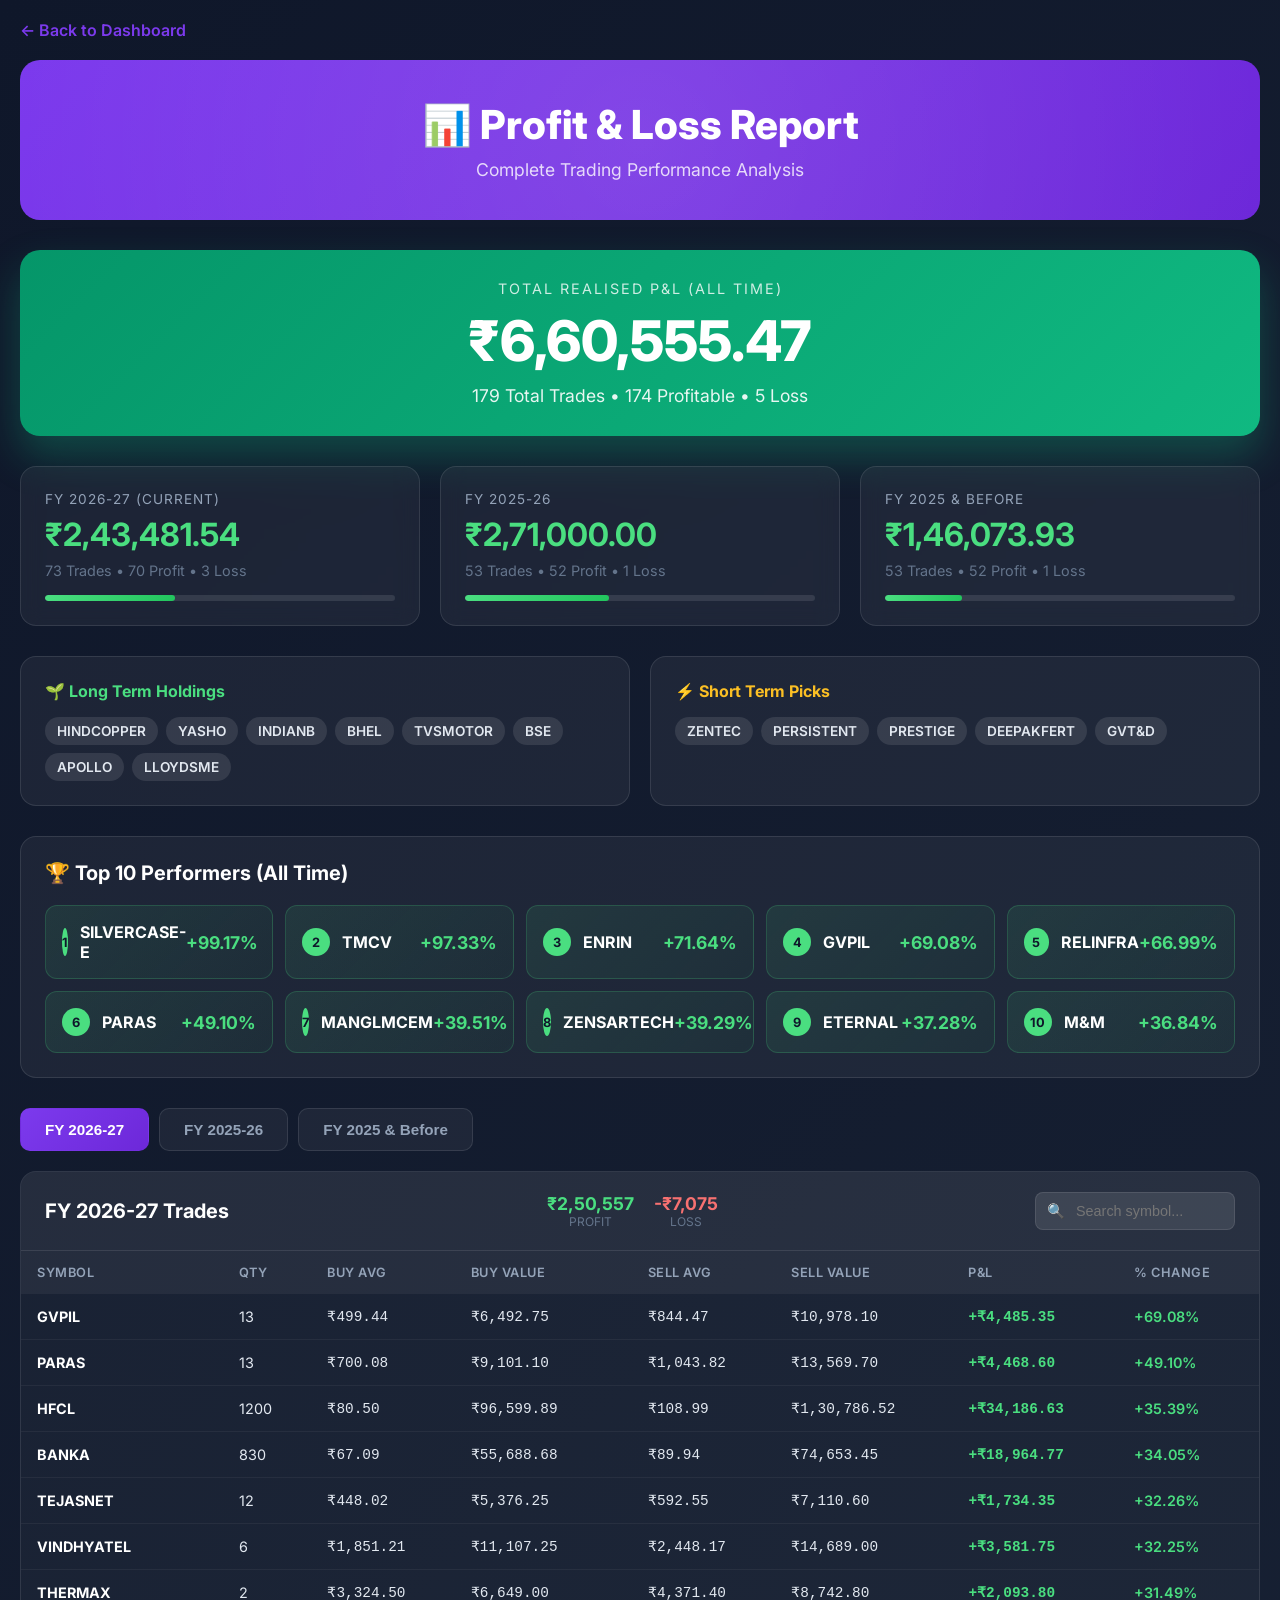
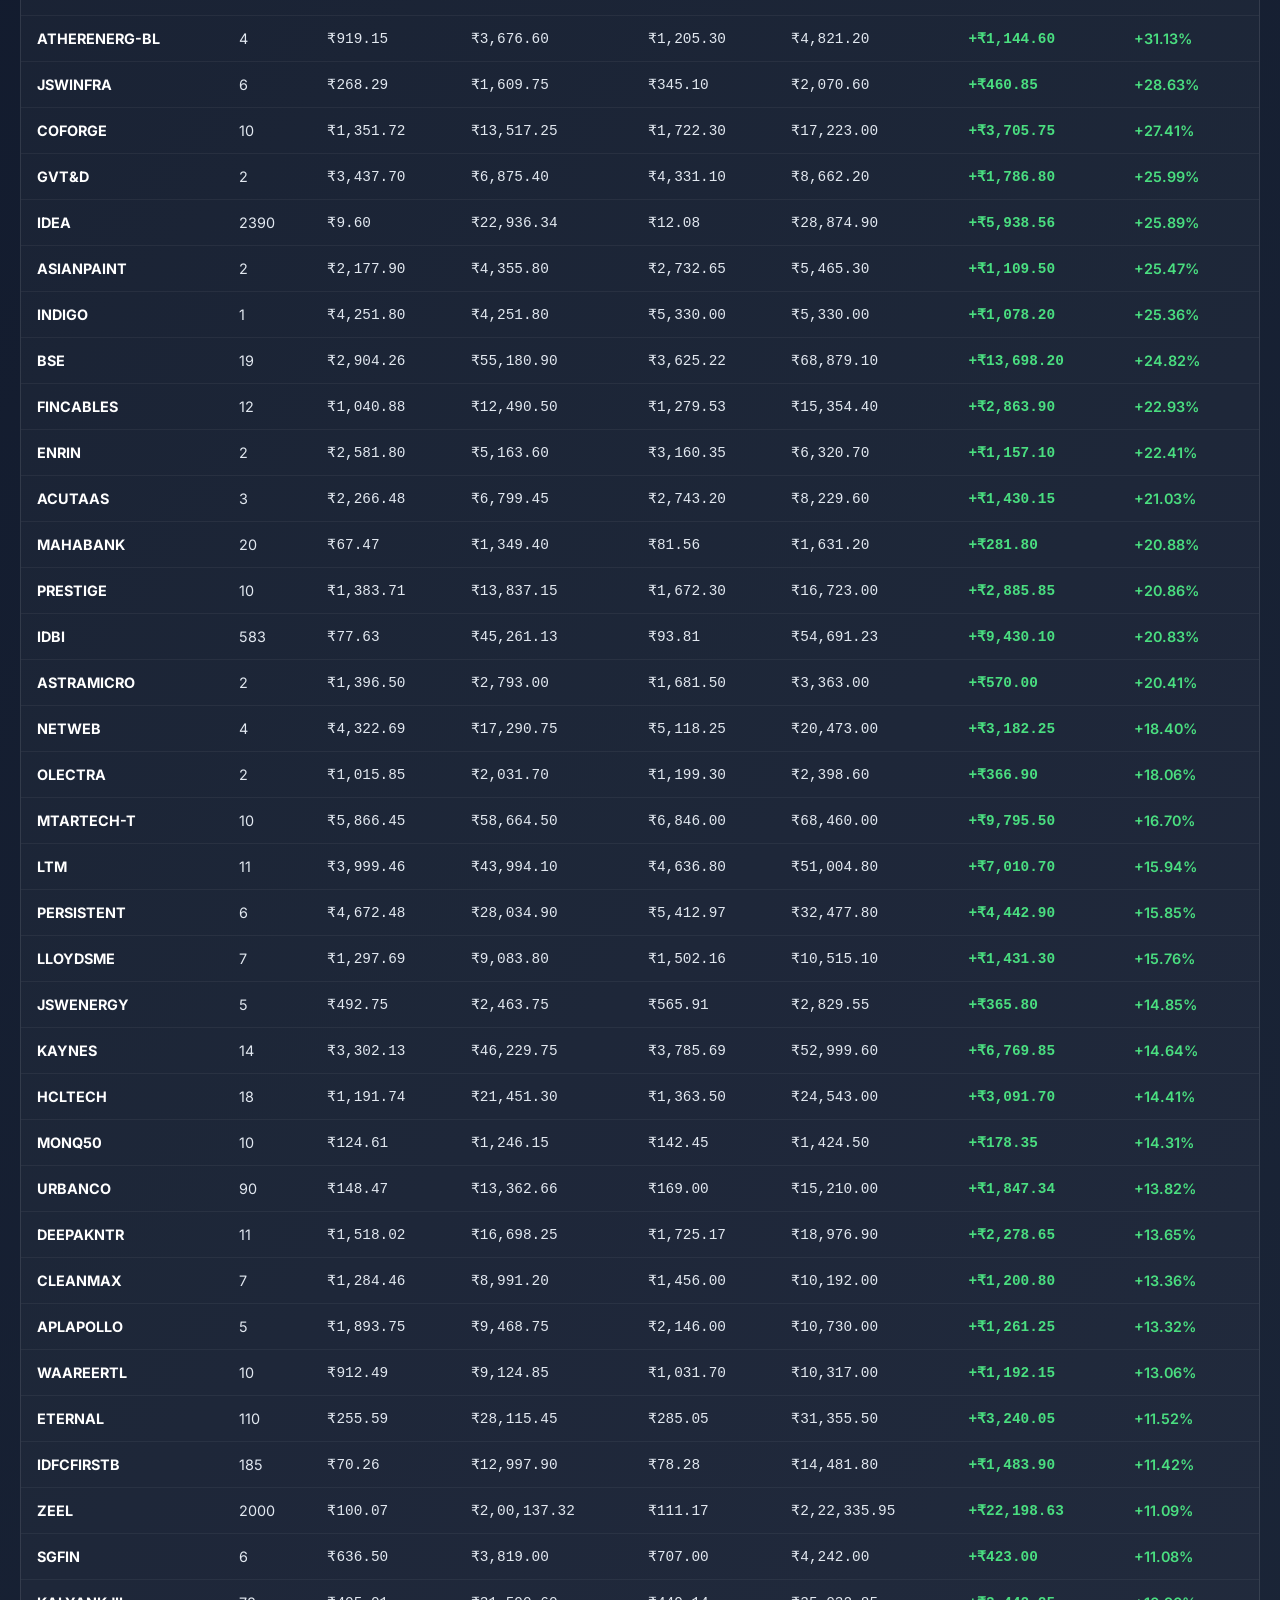
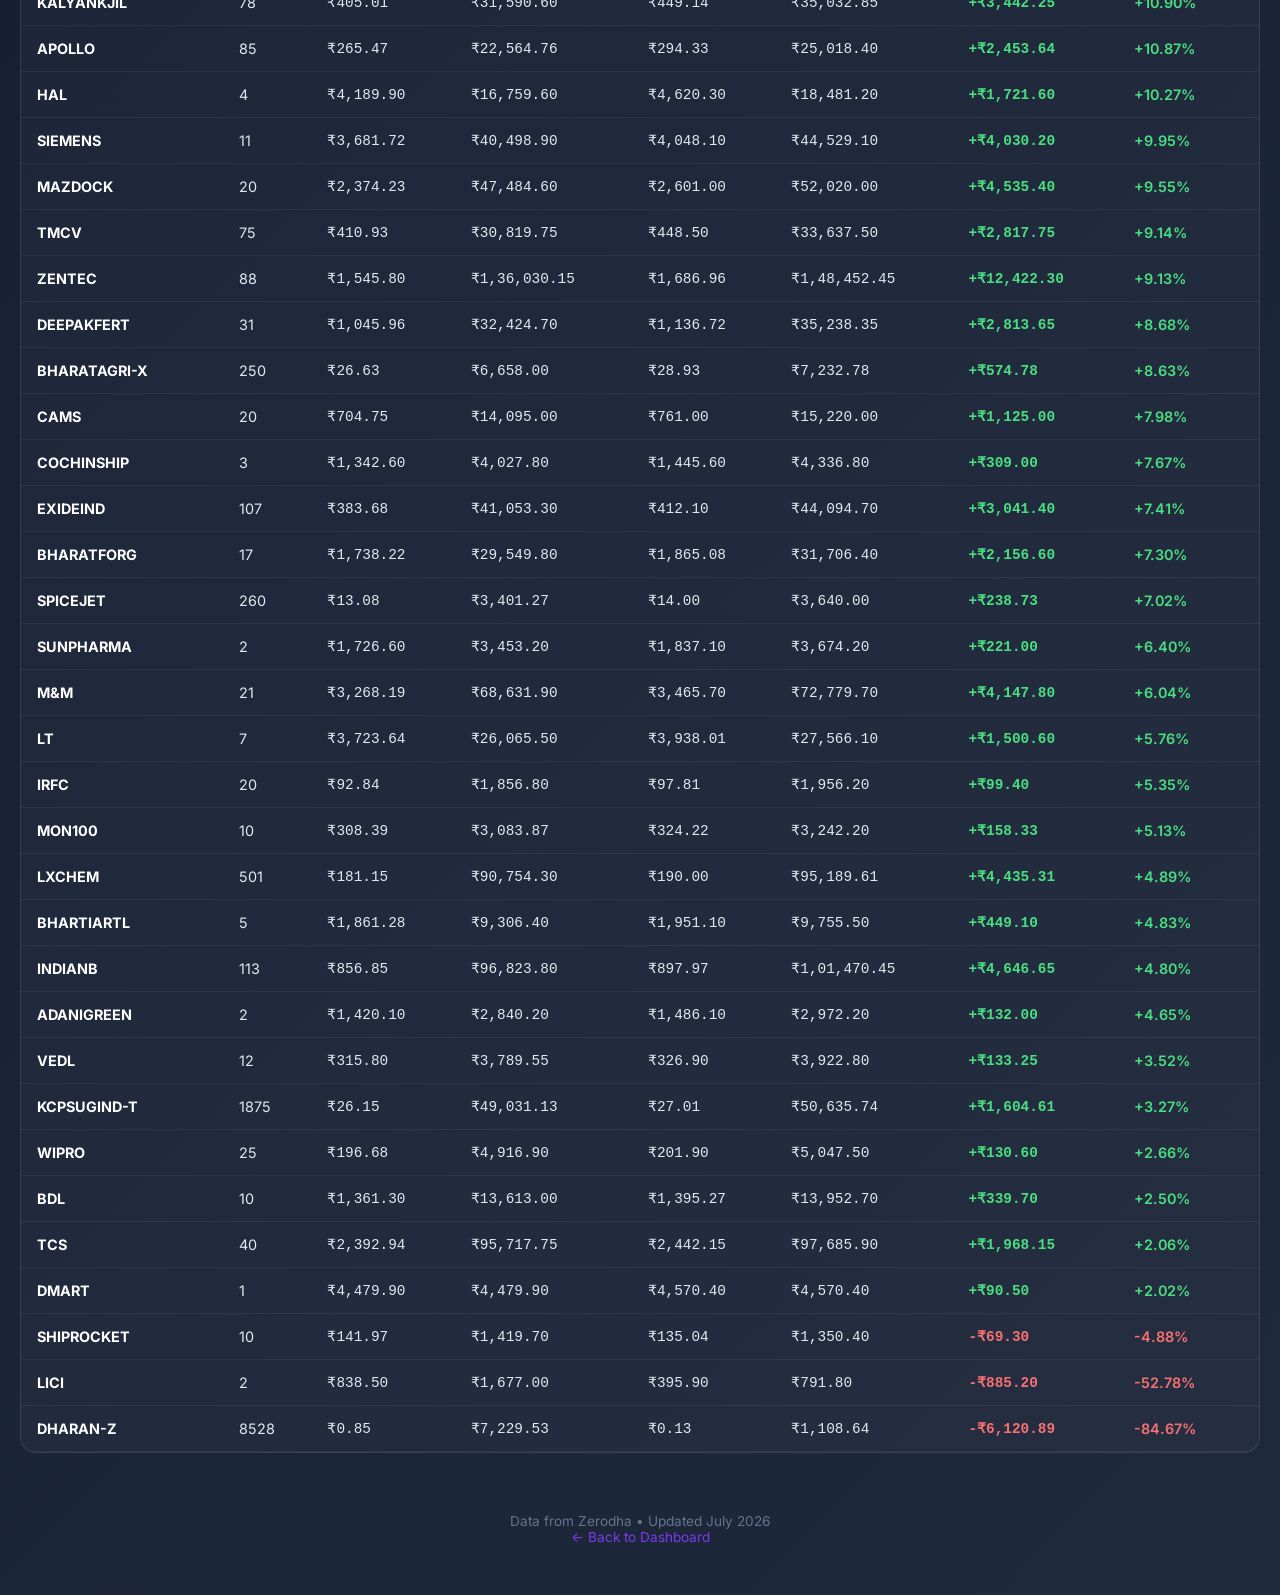
==== commit 3c318c83: "Update dashboard, P&L report, and portfolio email - Refresh market dashboard with live data and fix " ====
--- a/market_dashboard/profit-loss.html
+++ b/market_dashboard/profit-loss.html
@@ -492,18 +492,18 @@
         <!-- Grand Total -->
         <div class="grand-total">
             <div class="label">Total Realised P&L (All Time)</div>
-            <div class="amount">₹5,34,649.75</div>
-            <div class="trades">148 Total Trades • 144 Profitable • 4 Loss</div>
+            <div class="amount">₹6,60,555.47</div>
+            <div class="trades">179 Total Trades • 174 Profitable • 5 Loss</div>
         </div>
         
         <!-- FY Summary Cards -->
         <div class="summary-grid">
             <div class="summary-card">
                 <div class="fy-label">FY 2026-27 (Current)</div>
-                <div class="fy-amount">₹1,17,575.82</div>
-                <div class="fy-trades">42 Trades • 40 Profit • 2 Loss</div>
+                <div class="fy-amount">₹2,43,481.54</div>
+                <div class="fy-trades">73 Trades • 70 Profit • 3 Loss</div>
                 <div class="progress-bar">
-                    <div class="progress-fill" style="width: 22%"></div>
+                    <div class="progress-fill" style="width: 37%"></div>
                 </div>
             </div>
             <div class="summary-card">
@@ -511,7 +511,7 @@
                 <div class="fy-amount">₹2,71,000.00</div>
                 <div class="fy-trades">53 Trades • 52 Profit • 1 Loss</div>
                 <div class="progress-bar">
-                    <div class="progress-fill" style="width: 51%"></div>
+                    <div class="progress-fill" style="width: 41%"></div>
                 </div>
             </div>
             <div class="summary-card">
@@ -519,7 +519,7 @@
                 <div class="fy-amount">₹1,46,073.93</div>
                 <div class="fy-trades">53 Trades • 52 Profit • 1 Loss</div>
                 <div class="progress-bar">
-                    <div class="progress-fill" style="width: 27%"></div>
+                    <div class="progress-fill" style="width: 22%"></div>
                 </div>
             </div>
         </div>
@@ -621,11 +621,11 @@
                 <h2>FY 2026-27 Trades</h2>
                 <div class="summary-stats">
                     <div class="stat">
-                        <div class="stat-value profit">₹1,23,698</div>
+                        <div class="stat-value profit">₹2,50,557</div>
                         <div class="stat-label">Profit</div>
                     </div>
                     <div class="stat">
-                        <div class="stat-value loss">-₹6,122</div>
+                        <div class="stat-value loss">-₹7,075</div>
                         <div class="stat-label">Loss</div>
                     </div>
                 </div>
@@ -651,25 +651,51 @@
                         <tr><td class="symbol">GVPIL</td><td>13</td><td class="money">₹499.44</td><td class="money">₹6,492.75</td><td class="money">₹844.47</td><td class="money">₹10,978.10</td><td class="money positive">+₹4,485.35</td><td class="positive">+69.08%</td></tr>
                         <tr><td class="symbol">PARAS</td><td>13</td><td class="money">₹700.08</td><td class="money">₹9,101.10</td><td class="money">₹1,043.82</td><td class="money">₹13,569.70</td><td class="money positive">+₹4,468.60</td><td class="positive">+49.10%</td></tr>
                         <tr><td class="symbol">HFCL</td><td>1200</td><td class="money">₹80.50</td><td class="money">₹96,599.89</td><td class="money">₹108.99</td><td class="money">₹1,30,786.52</td><td class="money positive">+₹34,186.63</td><td class="positive">+35.39%</td></tr>
-                        <tr><td class="symbol">BANKA-BE</td><td>812</td><td class="money">₹67.29</td><td class="money">₹54,637.84</td><td class="money">₹90.01</td><td class="money">₹73,087.45</td><td class="money positive">+₹18,449.61</td><td class="positive">+33.77%</td></tr>
+                        <tr><td class="symbol">BANKA</td><td>830</td><td class="money">₹67.09</td><td class="money">₹55,688.68</td><td class="money">₹89.94</td><td class="money">₹74,653.45</td><td class="money positive">+₹18,964.77</td><td class="positive">+34.05%</td></tr>
                         <tr><td class="symbol">TEJASNET</td><td>12</td><td class="money">₹448.02</td><td class="money">₹5,376.25</td><td class="money">₹592.55</td><td class="money">₹7,110.60</td><td class="money positive">+₹1,734.35</td><td class="positive">+32.26%</td></tr>
+                        <tr><td class="symbol">VINDHYATEL</td><td>6</td><td class="money">₹1,851.21</td><td class="money">₹11,107.25</td><td class="money">₹2,448.17</td><td class="money">₹14,689.00</td><td class="money positive">+₹3,581.75</td><td class="positive">+32.25%</td></tr>
                         <tr><td class="symbol">THERMAX</td><td>2</td><td class="money">₹3,324.50</td><td class="money">₹6,649.00</td><td class="money">₹4,371.40</td><td class="money">₹8,742.80</td><td class="money positive">+₹2,093.80</td><td class="positive">+31.49%</td></tr>
-                        <tr><td class="symbol">IDEA</td><td>2000</td><td class="money">₹9.17</td><td class="money">₹18,339.83</td><td class="money">₹11.92</td><td class="money">₹23,840.00</td><td class="money positive">+₹5,500.17</td><td class="positive">+29.99%</td></tr>
+                        <tr><td class="symbol">ATHERENERG-BL</td><td>4</td><td class="money">₹919.15</td><td class="money">₹3,676.60</td><td class="money">₹1,205.30</td><td class="money">₹4,821.20</td><td class="money positive">+₹1,144.60</td><td class="positive">+31.13%</td></tr>
+                        <tr><td class="symbol">JSWINFRA</td><td>6</td><td class="money">₹268.29</td><td class="money">₹1,609.75</td><td class="money">₹345.10</td><td class="money">₹2,070.60</td><td class="money positive">+₹460.85</td><td class="positive">+28.63%</td></tr>
+                        <tr><td class="symbol">COFORGE</td><td>10</td><td class="money">₹1,351.72</td><td class="money">₹13,517.25</td><td class="money">₹1,722.30</td><td class="money">₹17,223.00</td><td class="money positive">+₹3,705.75</td><td class="positive">+27.41%</td></tr>
                         <tr><td class="symbol">GVT&D</td><td>2</td><td class="money">₹3,437.70</td><td class="money">₹6,875.40</td><td class="money">₹4,331.10</td><td class="money">₹8,662.20</td><td class="money positive">+₹1,786.80</td><td class="positive">+25.99%</td></tr>
+                        <tr><td class="symbol">IDEA</td><td>2390</td><td class="money">₹9.60</td><td class="money">₹22,936.34</td><td class="money">₹12.08</td><td class="money">₹28,874.90</td><td class="money positive">+₹5,938.56</td><td class="positive">+25.89%</td></tr>
                         <tr><td class="symbol">ASIANPAINT</td><td>2</td><td class="money">₹2,177.90</td><td class="money">₹4,355.80</td><td class="money">₹2,732.65</td><td class="money">₹5,465.30</td><td class="money positive">+₹1,109.50</td><td class="positive">+25.47%</td></tr>
                         <tr><td class="symbol">INDIGO</td><td>1</td><td class="money">₹4,251.80</td><td class="money">₹4,251.80</td><td class="money">₹5,330.00</td><td class="money">₹5,330.00</td><td class="money positive">+₹1,078.20</td><td class="positive">+25.36%</td></tr>
                         <tr><td class="symbol">BSE</td><td>19</td><td class="money">₹2,904.26</td><td class="money">₹55,180.90</td><td class="money">₹3,625.22</td><td class="money">₹68,879.10</td><td class="money positive">+₹13,698.20</td><td class="positive">+24.82%</td></tr>
+                        <tr><td class="symbol">FINCABLES</td><td>12</td><td class="money">₹1,040.88</td><td class="money">₹12,490.50</td><td class="money">₹1,279.53</td><td class="money">₹15,354.40</td><td class="money positive">+₹2,863.90</td><td class="positive">+22.93%</td></tr>
                         <tr><td class="symbol">ENRIN</td><td>2</td><td class="money">₹2,581.80</td><td class="money">₹5,163.60</td><td class="money">₹3,160.35</td><td class="money">₹6,320.70</td><td class="money positive">+₹1,157.10</td><td class="positive">+22.41%</td></tr>
                         <tr><td class="symbol">ACUTAAS</td><td>3</td><td class="money">₹2,266.48</td><td class="money">₹6,799.45</td><td class="money">₹2,743.20</td><td class="money">₹8,229.60</td><td class="money positive">+₹1,430.15</td><td class="positive">+21.03%</td></tr>
+                        <tr><td class="symbol">MAHABANK</td><td>20</td><td class="money">₹67.47</td><td class="money">₹1,349.40</td><td class="money">₹81.56</td><td class="money">₹1,631.20</td><td class="money positive">+₹281.80</td><td class="positive">+20.88%</td></tr>
                         <tr><td class="symbol">PRESTIGE</td><td>10</td><td class="money">₹1,383.71</td><td class="money">₹13,837.15</td><td class="money">₹1,672.30</td><td class="money">₹16,723.00</td><td class="money positive">+₹2,885.85</td><td class="positive">+20.86%</td></tr>
+                        <tr><td class="symbol">IDBI</td><td>583</td><td class="money">₹77.63</td><td class="money">₹45,261.13</td><td class="money">₹93.81</td><td class="money">₹54,691.23</td><td class="money positive">+₹9,430.10</td><td class="positive">+20.83%</td></tr>
+                        <tr><td class="symbol">ASTRAMICRO</td><td>2</td><td class="money">₹1,396.50</td><td class="money">₹2,793.00</td><td class="money">₹1,681.50</td><td class="money">₹3,363.00</td><td class="money positive">+₹570.00</td><td class="positive">+20.41%</td></tr>
+                        <tr><td class="symbol">NETWEB</td><td>4</td><td class="money">₹4,322.69</td><td class="money">₹17,290.75</td><td class="money">₹5,118.25</td><td class="money">₹20,473.00</td><td class="money positive">+₹3,182.25</td><td class="positive">+18.40%</td></tr>
                         <tr><td class="symbol">OLECTRA</td><td>2</td><td class="money">₹1,015.85</td><td class="money">₹2,031.70</td><td class="money">₹1,199.30</td><td class="money">₹2,398.60</td><td class="money positive">+₹366.90</td><td class="positive">+18.06%</td></tr>
+                        <tr><td class="symbol">MTARTECH-T</td><td>10</td><td class="money">₹5,866.45</td><td class="money">₹58,664.50</td><td class="money">₹6,846.00</td><td class="money">₹68,460.00</td><td class="money positive">+₹9,795.50</td><td class="positive">+16.70%</td></tr>
+                        <tr><td class="symbol">LTM</td><td>11</td><td class="money">₹3,999.46</td><td class="money">₹43,994.10</td><td class="money">₹4,636.80</td><td class="money">₹51,004.80</td><td class="money positive">+₹7,010.70</td><td class="positive">+15.94%</td></tr>
+                        <tr><td class="symbol">PERSISTENT</td><td>6</td><td class="money">₹4,672.48</td><td class="money">₹28,034.90</td><td class="money">₹5,412.97</td><td class="money">₹32,477.80</td><td class="money positive">+₹4,442.90</td><td class="positive">+15.85%</td></tr>
                         <tr><td class="symbol">LLOYDSME</td><td>7</td><td class="money">₹1,297.69</td><td class="money">₹9,083.80</td><td class="money">₹1,502.16</td><td class="money">₹10,515.10</td><td class="money positive">+₹1,431.30</td><td class="positive">+15.76%</td></tr>
+                        <tr><td class="symbol">JSWENERGY</td><td>5</td><td class="money">₹492.75</td><td class="money">₹2,463.75</td><td class="money">₹565.91</td><td class="money">₹2,829.55</td><td class="money positive">+₹365.80</td><td class="positive">+14.85%</td></tr>
+                        <tr><td class="symbol">KAYNES</td><td>14</td><td class="money">₹3,302.13</td><td class="money">₹46,229.75</td><td class="money">₹3,785.69</td><td class="money">₹52,999.60</td><td class="money positive">+₹6,769.85</td><td class="positive">+14.64%</td></tr>
+                        <tr><td class="symbol">HCLTECH</td><td>18</td><td class="money">₹1,191.74</td><td class="money">₹21,451.30</td><td class="money">₹1,363.50</td><td class="money">₹24,543.00</td><td class="money positive">+₹3,091.70</td><td class="positive">+14.41%</td></tr>
+                        <tr><td class="symbol">MONQ50</td><td>10</td><td class="money">₹124.61</td><td class="money">₹1,246.15</td><td class="money">₹142.45</td><td class="money">₹1,424.50</td><td class="money positive">+₹178.35</td><td class="positive">+14.31%</td></tr>
+                        <tr><td class="symbol">URBANCO</td><td>90</td><td class="money">₹148.47</td><td class="money">₹13,362.66</td><td class="money">₹169.00</td><td class="money">₹15,210.00</td><td class="money positive">+₹1,847.34</td><td class="positive">+13.82%</td></tr>
                         <tr><td class="symbol">DEEPAKNTR</td><td>11</td><td class="money">₹1,518.02</td><td class="money">₹16,698.25</td><td class="money">₹1,725.17</td><td class="money">₹18,976.90</td><td class="money positive">+₹2,278.65</td><td class="positive">+13.65%</td></tr>
+                        <tr><td class="symbol">CLEANMAX</td><td>7</td><td class="money">₹1,284.46</td><td class="money">₹8,991.20</td><td class="money">₹1,456.00</td><td class="money">₹10,192.00</td><td class="money positive">+₹1,200.80</td><td class="positive">+13.36%</td></tr>
+                        <tr><td class="symbol">APLAPOLLO</td><td>5</td><td class="money">₹1,893.75</td><td class="money">₹9,468.75</td><td class="money">₹2,146.00</td><td class="money">₹10,730.00</td><td class="money positive">+₹1,261.25</td><td class="positive">+13.32%</td></tr>
                         <tr><td class="symbol">WAAREERTL</td><td>10</td><td class="money">₹912.49</td><td class="money">₹9,124.85</td><td class="money">₹1,031.70</td><td class="money">₹10,317.00</td><td class="money positive">+₹1,192.15</td><td class="positive">+13.06%</td></tr>
+                        <tr><td class="symbol">ETERNAL</td><td>110</td><td class="money">₹255.59</td><td class="money">₹28,115.45</td><td class="money">₹285.05</td><td class="money">₹31,355.50</td><td class="money positive">+₹3,240.05</td><td class="positive">+11.52%</td></tr>
                         <tr><td class="symbol">IDFCFIRSTB</td><td>185</td><td class="money">₹70.26</td><td class="money">₹12,997.90</td><td class="money">₹78.28</td><td class="money">₹14,481.80</td><td class="money positive">+₹1,483.90</td><td class="positive">+11.42%</td></tr>
+                        <tr><td class="symbol">ZEEL</td><td>2000</td><td class="money">₹100.07</td><td class="money">₹2,00,137.32</td><td class="money">₹111.17</td><td class="money">₹2,22,335.95</td><td class="money positive">+₹22,198.63</td><td class="positive">+11.09%</td></tr>
+                        <tr><td class="symbol">SGFIN</td><td>6</td><td class="money">₹636.50</td><td class="money">₹3,819.00</td><td class="money">₹707.00</td><td class="money">₹4,242.00</td><td class="money positive">+₹423.00</td><td class="positive">+11.08%</td></tr>
                         <tr><td class="symbol">KALYANKJIL</td><td>78</td><td class="money">₹405.01</td><td class="money">₹31,590.60</td><td class="money">₹449.14</td><td class="money">₹35,032.85</td><td class="money positive">+₹3,442.25</td><td class="positive">+10.90%</td></tr>
                         <tr><td class="symbol">APOLLO</td><td>85</td><td class="money">₹265.47</td><td class="money">₹22,564.76</td><td class="money">₹294.33</td><td class="money">₹25,018.40</td><td class="money positive">+₹2,453.64</td><td class="positive">+10.87%</td></tr>
                         <tr><td class="symbol">HAL</td><td>4</td><td class="money">₹4,189.90</td><td class="money">₹16,759.60</td><td class="money">₹4,620.30</td><td class="money">₹18,481.20</td><td class="money positive">+₹1,721.60</td><td class="positive">+10.27%</td></tr>
+                        <tr><td class="symbol">SIEMENS</td><td>11</td><td class="money">₹3,681.72</td><td class="money">₹40,498.90</td><td class="money">₹4,048.10</td><td class="money">₹44,529.10</td><td class="money positive">+₹4,030.20</td><td class="positive">+9.95%</td></tr>
+                        <tr><td class="symbol">MAZDOCK</td><td>20</td><td class="money">₹2,374.23</td><td class="money">₹47,484.60</td><td class="money">₹2,601.00</td><td class="money">₹52,020.00</td><td class="money positive">+₹4,535.40</td><td class="positive">+9.55%</td></tr>
+                        <tr><td class="symbol">TMCV</td><td>75</td><td class="money">₹410.93</td><td class="money">₹30,819.75</td><td class="money">₹448.50</td><td class="money">₹33,637.50</td><td class="money positive">+₹2,817.75</td><td class="positive">+9.14%</td></tr>
+                        <tr><td class="symbol">ZENTEC</td><td>88</td><td class="money">₹1,545.80</td><td class="money">₹1,36,030.15</td><td class="money">₹1,686.96</td><td class="money">₹1,48,452.45</td><td class="money positive">+₹12,422.30</td><td class="positive">+9.13%</td></tr>
                         <tr><td class="symbol">DEEPAKFERT</td><td>31</td><td class="money">₹1,045.96</td><td class="money">₹32,424.70</td><td class="money">₹1,136.72</td><td class="money">₹35,238.35</td><td class="money positive">+₹2,813.65</td><td class="positive">+8.68%</td></tr>
                         <tr><td class="symbol">BHARATAGRI-X</td><td>250</td><td class="money">₹26.63</td><td class="money">₹6,658.00</td><td class="money">₹28.93</td><td class="money">₹7,232.78</td><td class="money positive">+₹574.78</td><td class="positive">+8.63%</td></tr>
                         <tr><td class="symbol">CAMS</td><td>20</td><td class="money">₹704.75</td><td class="money">₹14,095.00</td><td class="money">₹761.00</td><td class="money">₹15,220.00</td><td class="money positive">+₹1,125.00</td><td class="positive">+7.98%</td></tr>
@@ -678,17 +704,22 @@
                         <tr><td class="symbol">BHARATFORG</td><td>17</td><td class="money">₹1,738.22</td><td class="money">₹29,549.80</td><td class="money">₹1,865.08</td><td class="money">₹31,706.40</td><td class="money positive">+₹2,156.60</td><td class="positive">+7.30%</td></tr>
                         <tr><td class="symbol">SPICEJET</td><td>260</td><td class="money">₹13.08</td><td class="money">₹3,401.27</td><td class="money">₹14.00</td><td class="money">₹3,640.00</td><td class="money positive">+₹238.73</td><td class="positive">+7.02%</td></tr>
                         <tr><td class="symbol">SUNPHARMA</td><td>2</td><td class="money">₹1,726.60</td><td class="money">₹3,453.20</td><td class="money">₹1,837.10</td><td class="money">₹3,674.20</td><td class="money positive">+₹221.00</td><td class="positive">+6.40%</td></tr>
+                        <tr><td class="symbol">M&M</td><td>21</td><td class="money">₹3,268.19</td><td class="money">₹68,631.90</td><td class="money">₹3,465.70</td><td class="money">₹72,779.70</td><td class="money positive">+₹4,147.80</td><td class="positive">+6.04%</td></tr>
                         <tr><td class="symbol">LT</td><td>7</td><td class="money">₹3,723.64</td><td class="money">₹26,065.50</td><td class="money">₹3,938.01</td><td class="money">₹27,566.10</td><td class="money positive">+₹1,500.60</td><td class="positive">+5.76%</td></tr>
-                        <tr><td class="symbol">INDIANB</td><td>26</td><td class="money">₹883.53</td><td class="money">₹22,971.75</td><td class="money">₹934.11</td><td class="money">₹24,286.75</td><td class="money positive">+₹1,315.00</td><td class="positive">+5.72%</td></tr>
                         <tr><td class="symbol">IRFC</td><td>20</td><td class="money">₹92.84</td><td class="money">₹1,856.80</td><td class="money">₹97.81</td><td class="money">₹1,956.20</td><td class="money positive">+₹99.40</td><td class="positive">+5.35%</td></tr>
-                        <tr><td class="symbol">MON100-E</td><td>10</td><td class="money">₹308.39</td><td class="money">₹3,083.87</td><td class="money">₹324.22</td><td class="money">₹3,242.20</td><td class="money positive">+₹158.33</td><td class="positive">+5.13%</td></tr>
+                        <tr><td class="symbol">MON100</td><td>10</td><td class="money">₹308.39</td><td class="money">₹3,083.87</td><td class="money">₹324.22</td><td class="money">₹3,242.20</td><td class="money positive">+₹158.33</td><td class="positive">+5.13%</td></tr>
+                        <tr><td class="symbol">LXCHEM</td><td>501</td><td class="money">₹181.15</td><td class="money">₹90,754.30</td><td class="money">₹190.00</td><td class="money">₹95,189.61</td><td class="money positive">+₹4,435.31</td><td class="positive">+4.89%</td></tr>
+                        <tr><td class="symbol">BHARTIARTL</td><td>5</td><td class="money">₹1,861.28</td><td class="money">₹9,306.40</td><td class="money">₹1,951.10</td><td class="money">₹9,755.50</td><td class="money positive">+₹449.10</td><td class="positive">+4.83%</td></tr>
+                        <tr><td class="symbol">INDIANB</td><td>113</td><td class="money">₹856.85</td><td class="money">₹96,823.80</td><td class="money">₹897.97</td><td class="money">₹1,01,470.45</td><td class="money positive">+₹4,646.65</td><td class="positive">+4.80%</td></tr>
                         <tr><td class="symbol">ADANIGREEN</td><td>2</td><td class="money">₹1,420.10</td><td class="money">₹2,840.20</td><td class="money">₹1,486.10</td><td class="money">₹2,972.20</td><td class="money positive">+₹132.00</td><td class="positive">+4.65%</td></tr>
                         <tr><td class="symbol">VEDL</td><td>12</td><td class="money">₹315.80</td><td class="money">₹3,789.55</td><td class="money">₹326.90</td><td class="money">₹3,922.80</td><td class="money positive">+₹133.25</td><td class="positive">+3.52%</td></tr>
+                        <tr><td class="symbol">KCPSUGIND-T</td><td>1875</td><td class="money">₹26.15</td><td class="money">₹49,031.13</td><td class="money">₹27.01</td><td class="money">₹50,635.74</td><td class="money positive">+₹1,604.61</td><td class="positive">+3.27%</td></tr>
                         <tr><td class="symbol">WIPRO</td><td>25</td><td class="money">₹196.68</td><td class="money">₹4,916.90</td><td class="money">₹201.90</td><td class="money">₹5,047.50</td><td class="money positive">+₹130.60</td><td class="positive">+2.66%</td></tr>
-                        <tr><td class="symbol">ZENTEC</td><td>65</td><td class="money">₹1,620.68</td><td class="money">₹1,05,343.95</td><td class="money">₹1,661.98</td><td class="money">₹1,08,028.80</td><td class="money positive">+₹2,684.85</td><td class="positive">+2.55%</td></tr>
                         <tr><td class="symbol">BDL</td><td>10</td><td class="money">₹1,361.30</td><td class="money">₹13,613.00</td><td class="money">₹1,395.27</td><td class="money">₹13,952.70</td><td class="money positive">+₹339.70</td><td class="positive">+2.50%</td></tr>
+                        <tr><td class="symbol">TCS</td><td>40</td><td class="money">₹2,392.94</td><td class="money">₹95,717.75</td><td class="money">₹2,442.15</td><td class="money">₹97,685.90</td><td class="money positive">+₹1,968.15</td><td class="positive">+2.06%</td></tr>
                         <tr><td class="symbol">DMART</td><td>1</td><td class="money">₹4,479.90</td><td class="money">₹4,479.90</td><td class="money">₹4,570.40</td><td class="money">₹4,570.40</td><td class="money positive">+₹90.50</td><td class="positive">+2.02%</td></tr>
-                        <tr><td class="symbol">FINCABLES</td><td>2</td><td class="money">₹1,152.95</td><td class="money">₹2,305.90</td><td class="money">₹1,152.20</td><td class="money">₹2,304.40</td><td class="money negative">-₹1.50</td><td class="negative">-0.07%</td></tr>
+                        <tr><td class="symbol">SHIPROCKET</td><td>10</td><td class="money">₹141.97</td><td class="money">₹1,419.70</td><td class="money">₹135.04</td><td class="money">₹1,350.40</td><td class="money negative">-₹69.30</td><td class="negative">-4.88%</td></tr>
+                        <tr><td class="symbol">LICI</td><td>2</td><td class="money">₹838.50</td><td class="money">₹1,677.00</td><td class="money">₹395.90</td><td class="money">₹791.80</td><td class="money negative">-₹885.20</td><td class="negative">-52.78%</td></tr>
                         <tr><td class="symbol">DHARAN-Z</td><td>8528</td><td class="money">₹0.85</td><td class="money">₹7,229.53</td><td class="money">₹0.13</td><td class="money">₹1,108.64</td><td class="money negative">-₹6,120.89</td><td class="negative">-84.67%</td></tr>
                     </tbody>
                 </table>
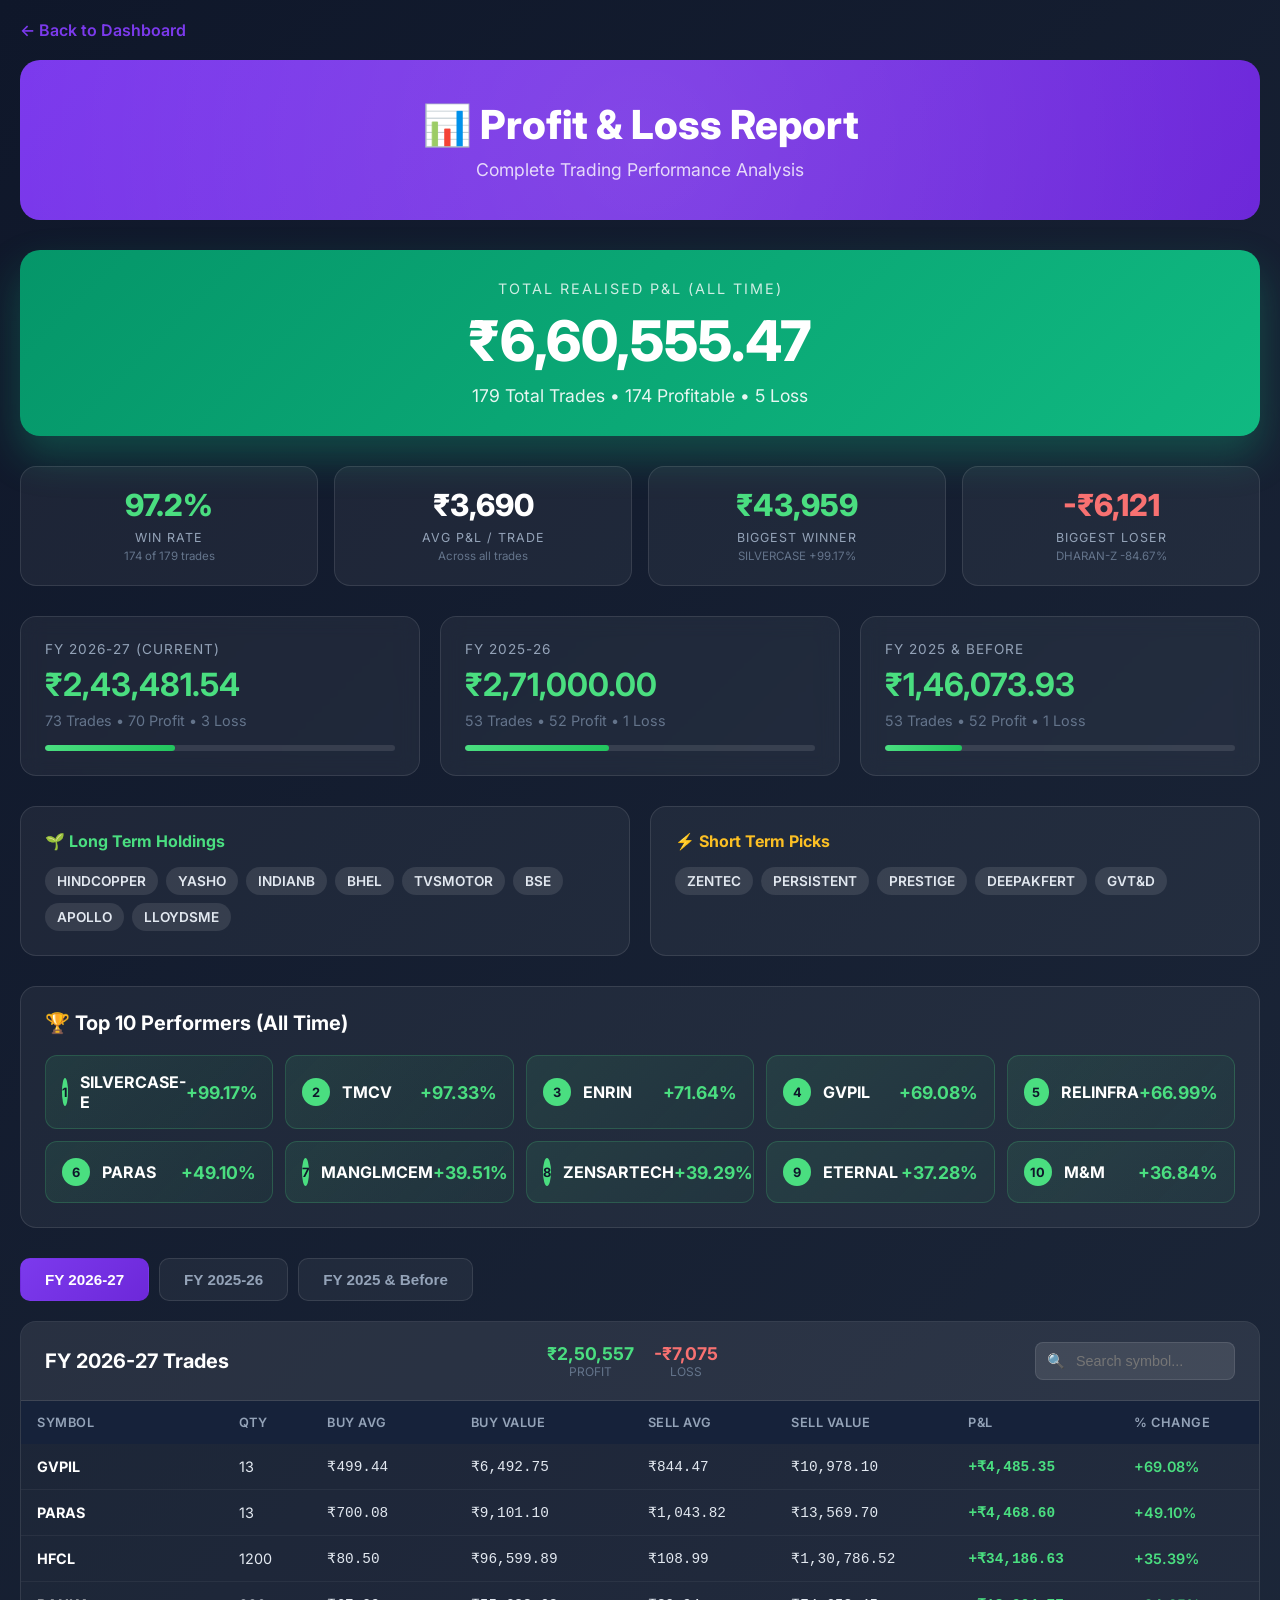
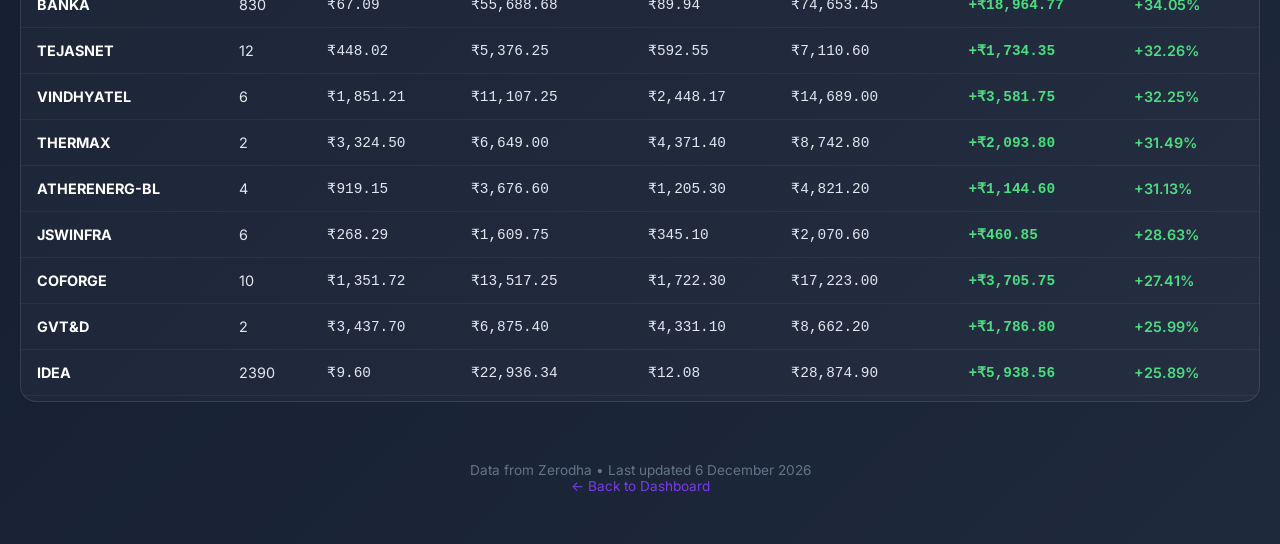
==== commit 5af49167: "Add P&L report link to email and enhance profit-loss page - Include Profit & Loss report link in por" ====
--- a/market_dashboard/profit-loss.html
+++ b/market_dashboard/profit-loss.html
@@ -97,6 +97,53 @@
             color: rgba(255,255,255,0.9);
         }
         
+        /* Key Metrics Strip */
+        .metrics-grid {
+            display: grid;
+            grid-template-columns: repeat(auto-fit, minmax(160px, 1fr));
+            gap: 16px;
+            margin-bottom: 30px;
+        }
+        
+        .metric-card {
+            background: rgba(255,255,255,0.05);
+            border: 1px solid rgba(255,255,255,0.1);
+            border-radius: 16px;
+            padding: 22px 16px;
+            text-align: center;
+            transition: transform 0.3s, box-shadow 0.3s;
+        }
+        
+        .metric-card:hover {
+            transform: translateY(-4px);
+            box-shadow: 0 16px 32px rgba(0,0,0,0.3);
+        }
+        
+        .metric-value {
+            font-size: 1.9rem;
+            font-weight: 800;
+            color: #ffffff;
+            line-height: 1.1;
+        }
+        
+        .metric-value.green { color: #4ade80; }
+        .metric-value.red { color: #f87171; }
+        .metric-value.purple { color: #a78bfa; }
+        
+        .metric-label {
+            font-size: 0.78rem;
+            color: #94a3b8;
+            text-transform: uppercase;
+            letter-spacing: 1px;
+            margin-top: 8px;
+        }
+        
+        .metric-sub {
+            font-size: 0.72rem;
+            color: #64748b;
+            margin-top: 4px;
+        }
+        
         /* Summary Cards */
         .summary-grid {
             display: grid;
@@ -399,8 +446,16 @@
         }
         
         .data-table th:hover {
-            background: rgba(255,255,255,0.1);
-            color: #ffffff;
+            background: rgba(30, 41, 59, 0.98);
+            color: #ffffff;
+        }
+        
+        /* Sticky header on scroll within tall tables */
+        .data-table thead th {
+            position: sticky;
+            top: 0;
+            z-index: 2;
+            background: #16223a;
         }
         
         .data-table th.sorted-asc::after { content: ' ↑'; color: #7c3aed; }
@@ -438,7 +493,18 @@
         
         /* Responsive */
         .table-scroll {
-            overflow-x: auto;
+            overflow: auto;
+            max-height: 600px;
+        }
+        
+        .scroll-hint {
+            display: none;
+            font-size: 0.75rem;
+            color: #64748b;
+            padding: 6px 24px 0;
+        }
+        @media (max-width: 768px) {
+            .scroll-hint { display: block; }
         }
         
         /* Footer */
@@ -494,6 +560,30 @@
             <div class="label">Total Realised P&L (All Time)</div>
             <div class="amount">₹6,60,555.47</div>
             <div class="trades">179 Total Trades • 174 Profitable • 5 Loss</div>
+        </div>
+        
+        <!-- Key Metrics -->
+        <div class="metrics-grid">
+            <div class="metric-card">
+                <div class="metric-value green">97.2%</div>
+                <div class="metric-label">Win Rate</div>
+                <div class="metric-sub">174 of 179 trades</div>
+            </div>
+            <div class="metric-card">
+                <div class="metric-value">₹3,690</div>
+                <div class="metric-label">Avg P&L / Trade</div>
+                <div class="metric-sub">Across all trades</div>
+            </div>
+            <div class="metric-card">
+                <div class="metric-value green">₹43,959</div>
+                <div class="metric-label">Biggest Winner</div>
+                <div class="metric-sub">SILVERCASE +99.17%</div>
+            </div>
+            <div class="metric-card">
+                <div class="metric-value red">-₹6,121</div>
+                <div class="metric-label">Biggest Loser</div>
+                <div class="metric-sub">DHARAN-Z -84.67%</div>
+            </div>
         </div>
         
         <!-- FY Summary Cards -->
@@ -908,12 +998,22 @@
         </div>
         
         <div class="footer">
-            <p>Data from Zerodha • Updated July 2026</p>
+            <p>Data from Zerodha • Last updated <span id="lastUpdated">August 2026</span></p>
             <p><a href="index.html">← Back to Dashboard</a></p>
         </div>
     </div>
     
     <script>
+        // Footer last-updated timestamp
+        (function () {
+            const el = document.getElementById('lastUpdated');
+            if (el) {
+                el.textContent = new Date().toLocaleDateString('en-IN', {
+                    year: 'numeric', month: 'long', day: 'numeric'
+                });
+            }
+        })();
+
         // Tab switching
         document.querySelectorAll('.tab').forEach(tab => {
             tab.addEventListener('click', () => {
